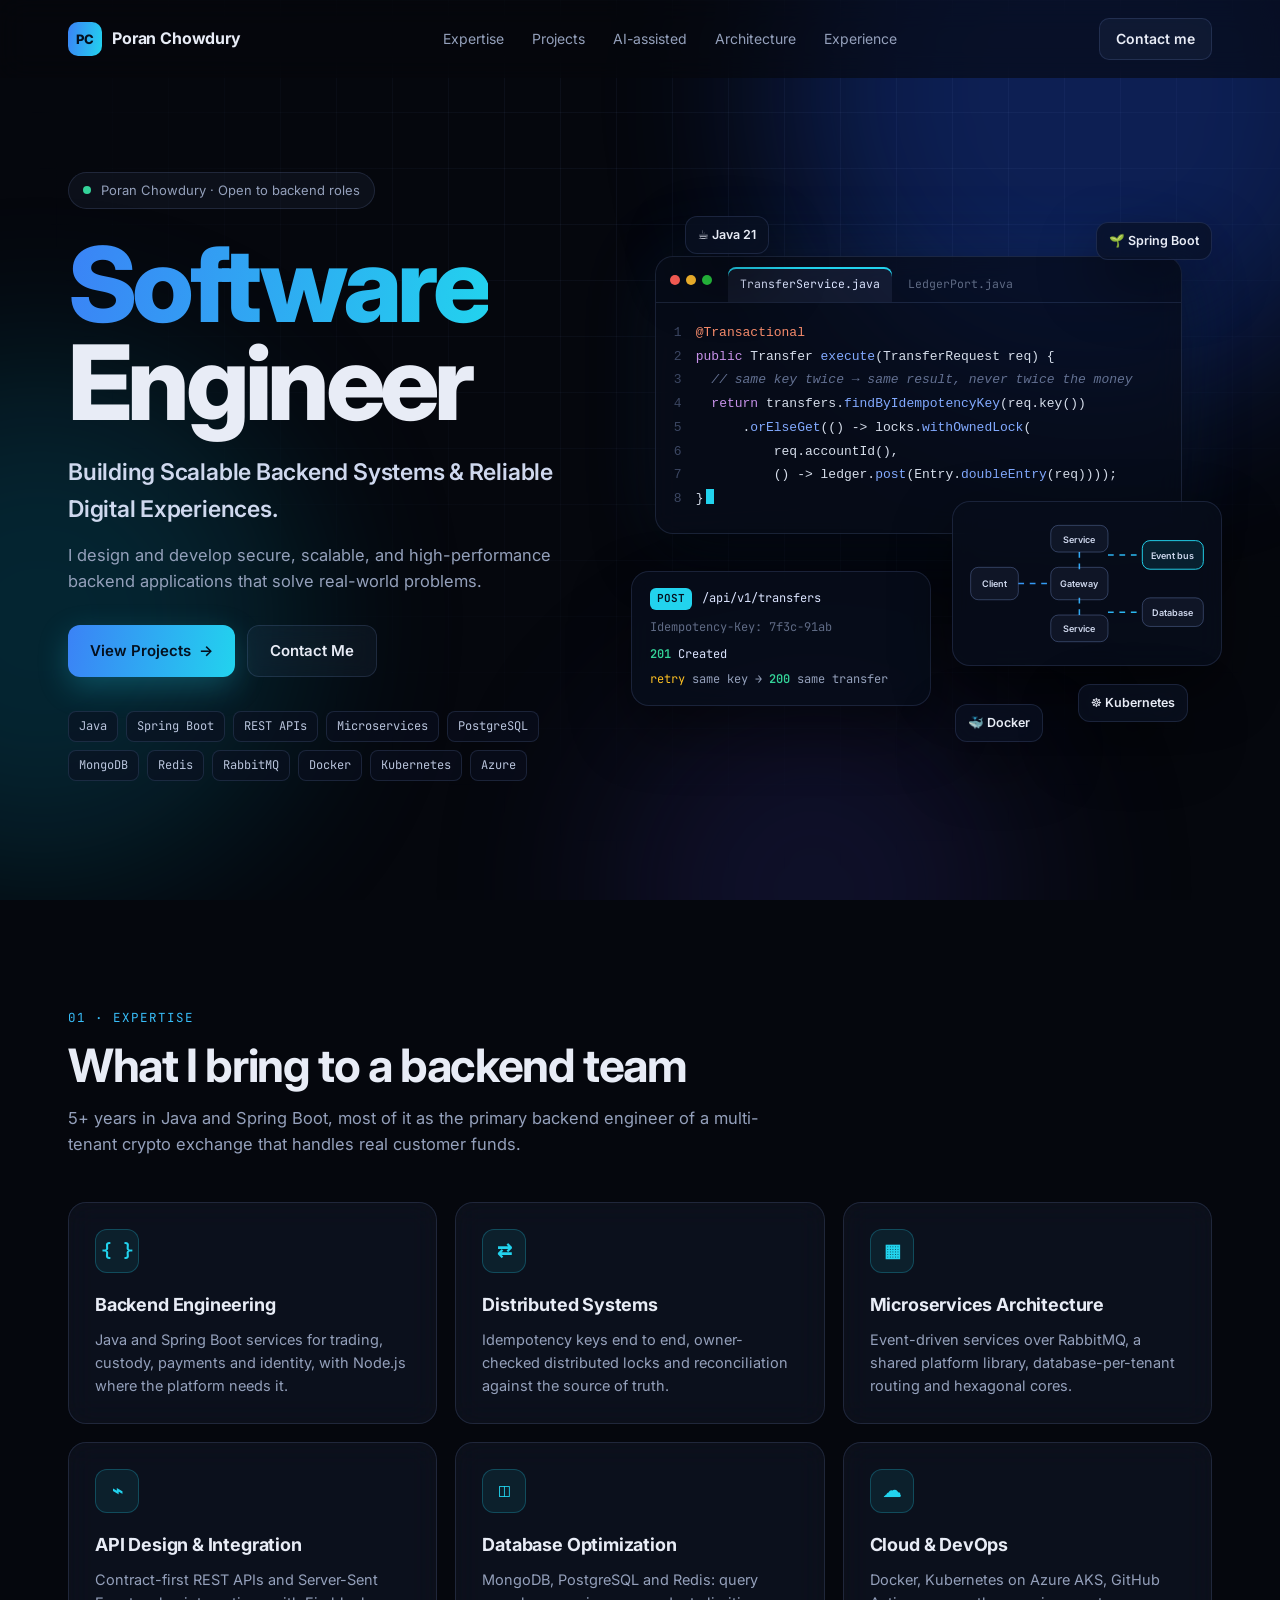
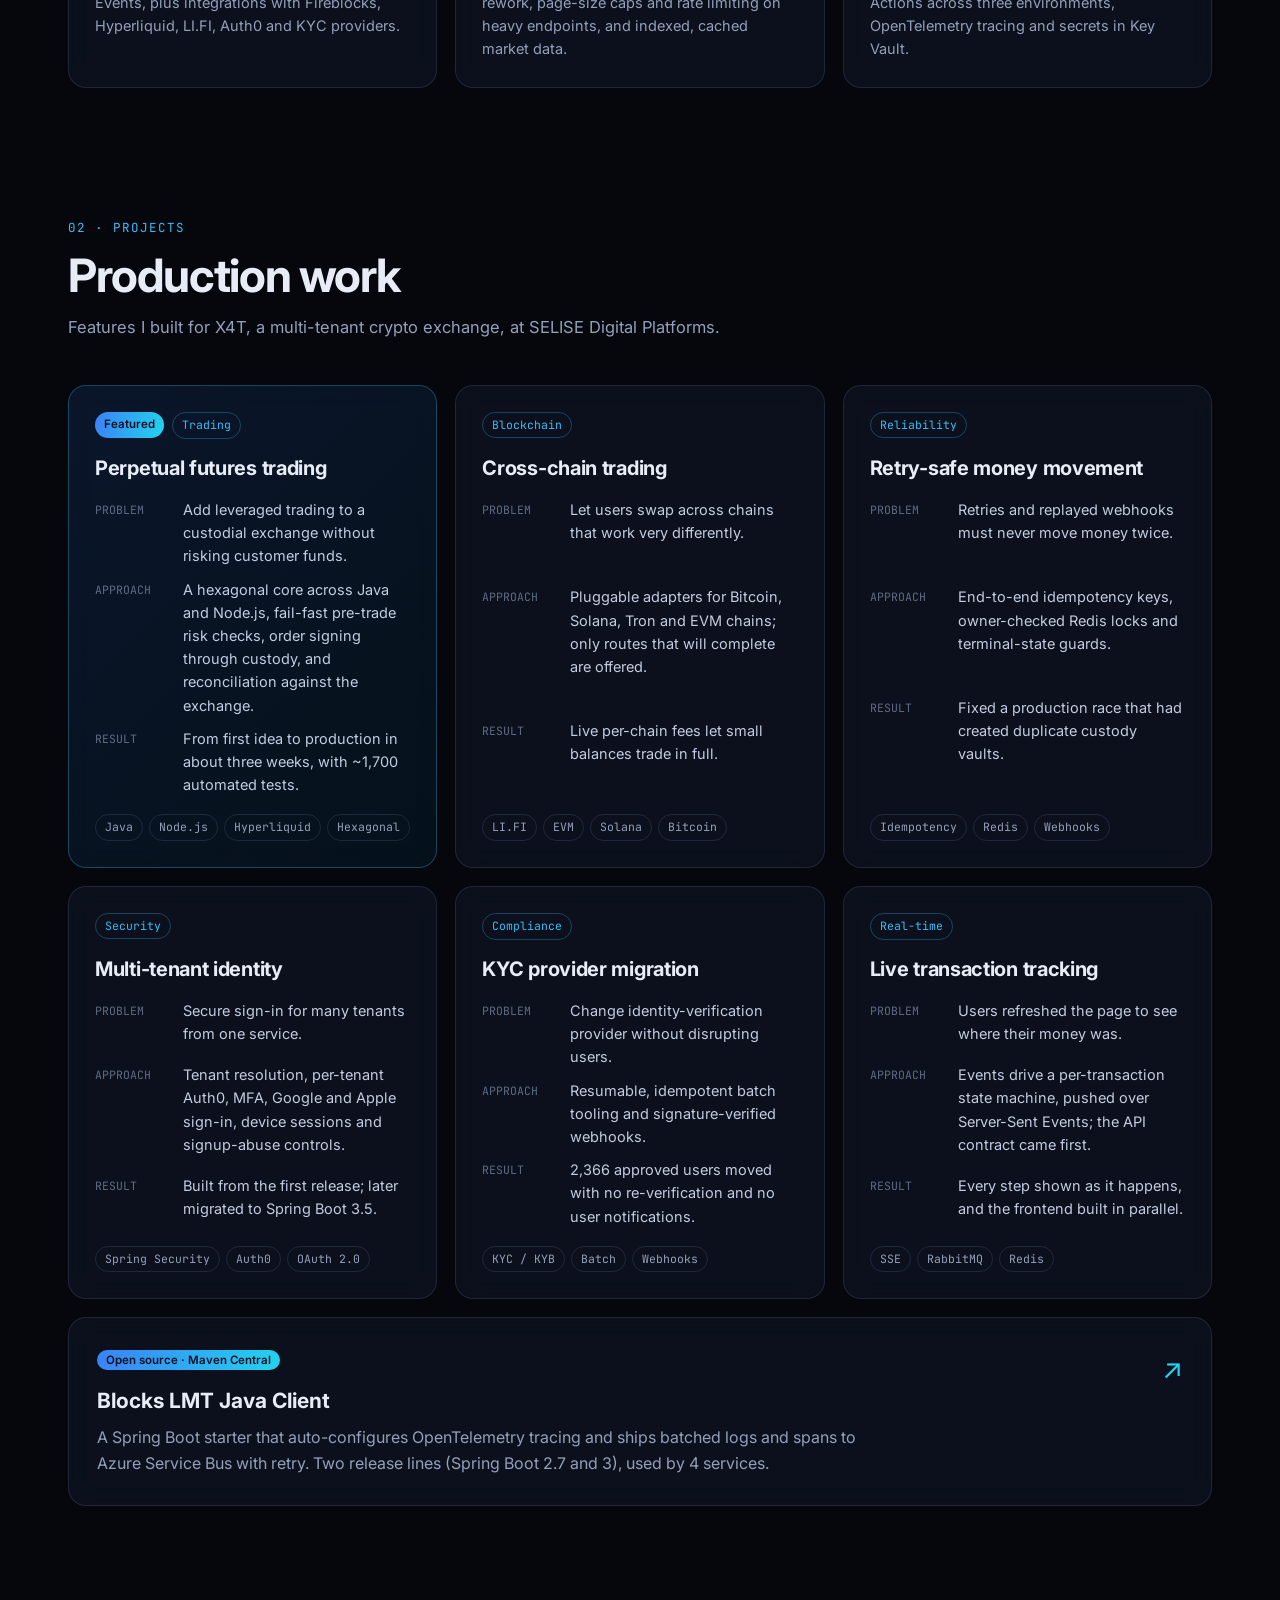
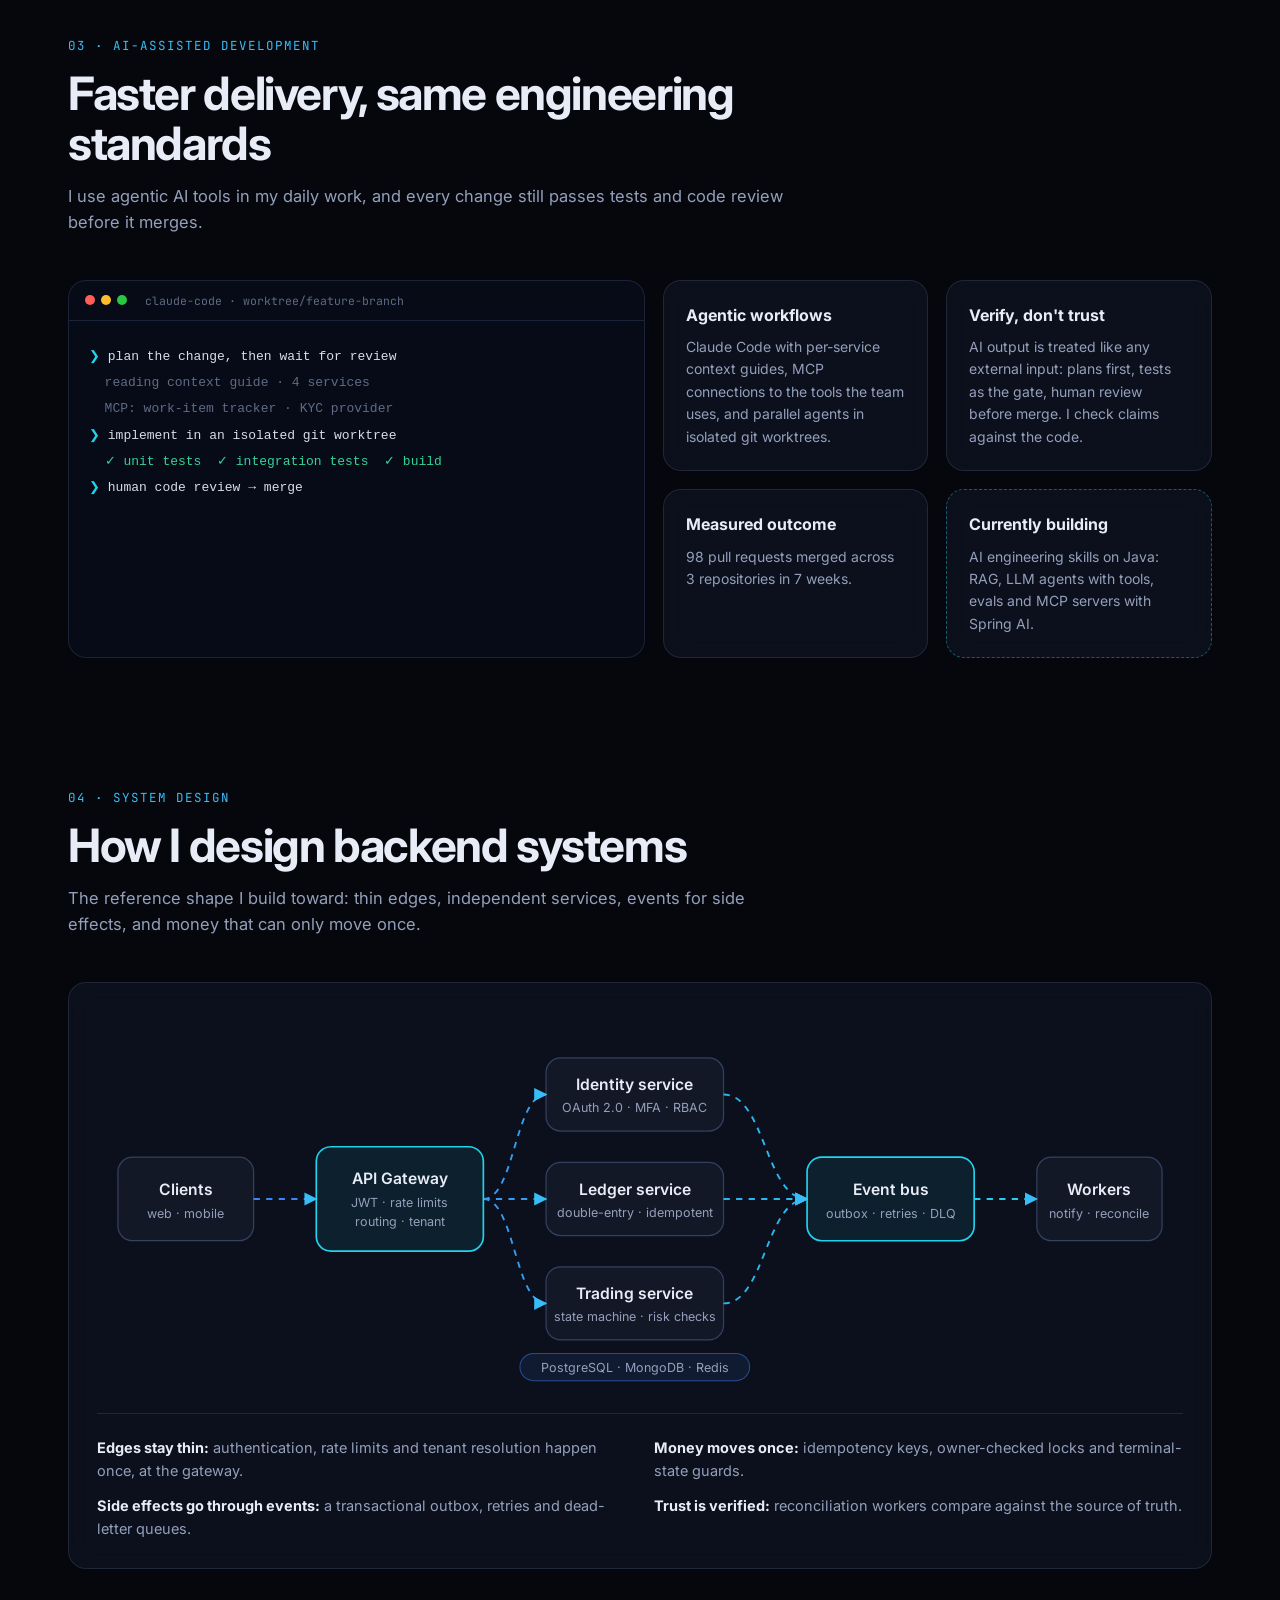
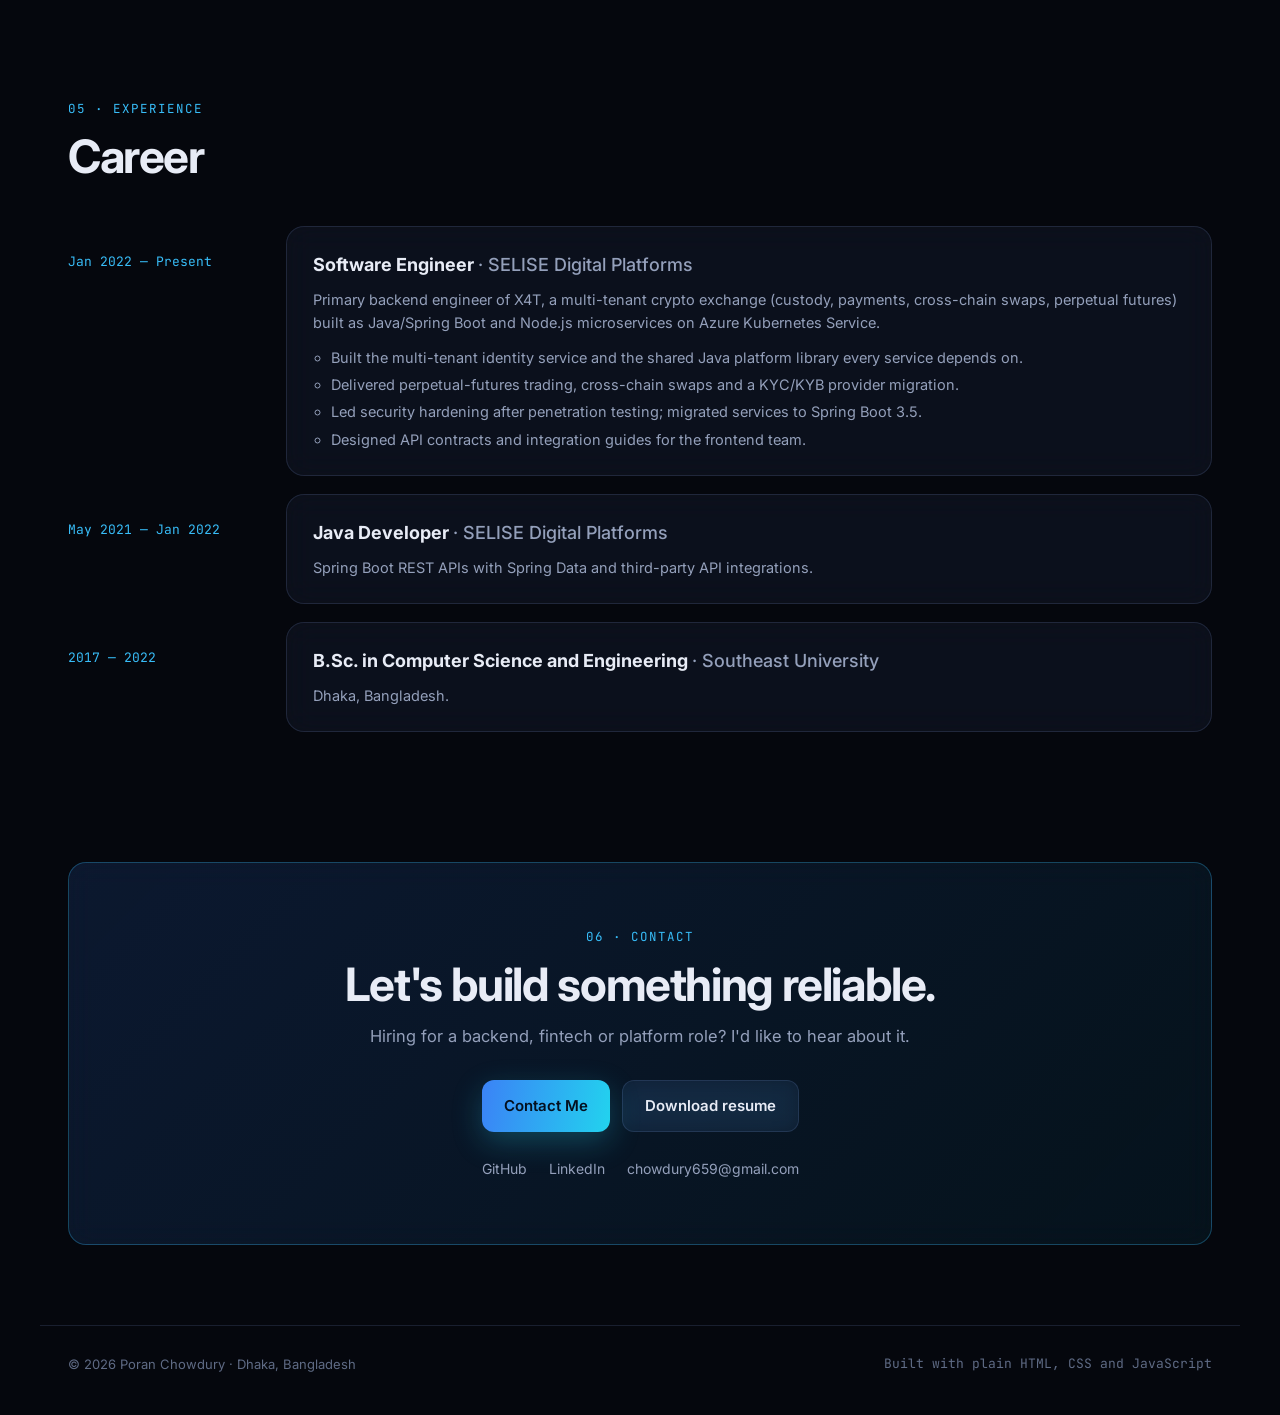
==== index.html @ 8db478db "Portfolio site" ====
<!DOCTYPE html>
<html lang="en">
<head>
  <meta charset="UTF-8" />
  <meta name="viewport" content="width=device-width, initial-scale=1.0" />
  <title>Poran Chowdury · Software Engineer</title>
  <meta name="description" content="Poran Chowdury, Software Engineer. Building scalable backend systems and reliable digital experiences with Java, Spring Boot and microservices." />
  <meta name="author" content="Poran Chowdury" />
  <meta name="theme-color" content="#05070d" />
  <meta property="og:title" content="Poran Chowdury · Software Engineer" />
  <meta property="og:description" content="Building scalable backend systems and reliable digital experiences." />
  <meta property="og:type" content="website" />
  <meta property="og:image" content="assets/banner-1920x1080.png" />
  <link rel="icon" href="assets/favicon.svg" type="image/svg+xml" />
  <link rel="preconnect" href="https://fonts.googleapis.com" />
  <link rel="preconnect" href="https://fonts.gstatic.com" crossorigin />
  <link href="https://fonts.googleapis.com/css2?family=Inter:wght@400;500;600;700;800&family=JetBrains+Mono:wght@400;500;600&display=swap" rel="stylesheet" />
  <link rel="stylesheet" href="styles.css" />
</head>
<body>
  <div class="aurora" aria-hidden="true"><span></span><span></span><span></span></div>
  <div class="grid-bg" aria-hidden="true"></div>

  <header class="nav" id="top">
    <a class="brand" href="#top" aria-label="Poran Chowdury, home">
      <span class="brand-mark">PC</span>
      <span class="brand-text">Poran Chowdury</span>
    </a>
    <nav class="nav-links" aria-label="Main">
      <a href="#expertise">Expertise</a>
      <a href="#projects">Projects</a>
      <a href="#ai">AI-assisted</a>
      <a href="#architecture">Architecture</a>
      <a href="#experience">Experience</a>
    </nav>
    <a class="nav-cta" href="#contact">Contact me</a>
  </header>

  <main>
    <!-- ============ HERO ============ -->
    <section class="hero">
      <div class="hero-copy">
        <p class="status reveal"><span class="pulse"></span>Poran Chowdury · Open to backend roles</p>
        <h1 class="reveal"><span class="grad">Software</span><br />Engineer</h1>
        <p class="subtitle reveal">Building Scalable Backend Systems &amp; Reliable Digital Experiences.</p>
        <p class="intro reveal">I design and develop secure, scalable, and high-performance backend applications that solve real-world problems.</p>
        <div class="cta reveal">
          <a class="btn btn-primary" href="#projects">View Projects <span aria-hidden="true">→</span></a>
          <a class="btn btn-glass" href="#contact">Contact Me</a>
        </div>
        <ul class="stack reveal" aria-label="Core technologies">
          <li>Java</li><li>Spring Boot</li><li>REST APIs</li><li>Microservices</li><li>PostgreSQL</li>
          <li>MongoDB</li><li>Redis</li><li>RabbitMQ</li><li>Docker</li><li>Kubernetes</li><li>Azure</li>
        </ul>
      </div>

      <div class="hero-visual reveal" aria-hidden="true">
        <!-- Code editor -->
        <div class="editor glass">
          <div class="editor-bar">
            <span class="dots"><i></i><i></i><i></i></span>
            <span class="tab active">TransferService.java</span>
            <span class="tab">LedgerPort.java</span>
          </div>
          <pre class="code"><code><span class="ln">1</span><span class="an">@Transactional</span>
<span class="ln">2</span><span class="kw">public</span> Transfer <span class="fn">execute</span>(TransferRequest req) {
<span class="ln">3</span>  <span class="cm">// same key twice → same result, never twice the money</span>
<span class="ln">4</span>  <span class="kw">return</span> transfers.<span class="fn">findByIdempotencyKey</span>(req.key())
<span class="ln">5</span>      .<span class="fn">orElseGet</span>(() -&gt; locks.<span class="fn">withOwnedLock</span>(
<span class="ln">6</span>          req.accountId(),
<span class="ln">7</span>          () -&gt; ledger.<span class="fn">post</span>(Entry.<span class="fn">doubleEntry</span>(req))));
<span class="ln">8</span>}<span class="caret"></span></code></pre>
        </div>

        <!-- API request visual -->
        <div class="api glass">
          <div class="api-row"><span class="verb">POST</span><span class="path">/api/v1/transfers</span></div>
          <div class="api-head">Idempotency-Key: 7f3c-91ab</div>
          <div class="api-res"><span class="ok">201</span> Created</div>
          <div class="api-retry"><span class="retry">retry</span> same key → <span class="ok">200</span> same transfer</div>
        </div>

        <!-- Mini architecture -->
        <div class="mini-arch glass">
          <svg viewBox="0 0 260 150" role="img" aria-label="Request flow from gateway through services to an event bus">
            <defs>
              <linearGradient id="mg" gradientUnits="userSpaceOnUse" x1="0" y1="0" x2="260" y2="0"><stop offset="0" stop-color="#3b82f6"/><stop offset="1" stop-color="#22d3ee"/></linearGradient>
            </defs>
            <g class="flow" fill="none" stroke="url(#mg)" stroke-width="1.6">
              <path d="M58 75 H92"/><path d="M152 45 H188"/><path d="M152 105 H188"/>
              <path d="M122 60 V40 M122 90 V110"/>
            </g>
            <g class="node"><rect x="8" y="58" width="50" height="34" rx="8"/><text x="33" y="79">Client</text></g>
            <g class="node"><rect x="92" y="58" width="60" height="34" rx="8"/><text x="122" y="79">Gateway</text></g>
            <g class="node"><rect x="92" y="14" width="60" height="28" rx="8"/><text x="122" y="32">Service</text></g>
            <g class="node"><rect x="92" y="108" width="60" height="28" rx="8"/><text x="122" y="126">Service</text></g>
            <g class="node accent"><rect x="188" y="30" width="64" height="30" rx="8"/><text x="220" y="49">Event bus</text></g>
            <g class="node"><rect x="188" y="90" width="64" height="30" rx="8"/><text x="220" y="109">Database</text></g>
          </svg>
        </div>

        <!-- Floating badges -->
        <span class="float f1 glass">☕ Java 21</span>
        <span class="float f2 glass">🌱 Spring Boot</span>
        <span class="float f3 glass">🐳 Docker</span>
        <span class="float f4 glass">☸ Kubernetes</span>
      </div>
    </section>

    <!-- ============ EXPERTISE ============ -->
    <section id="expertise" class="section">
      <header class="section-head reveal">
        <p class="kicker">01 · Expertise</p>
        <h2>What I bring to a backend team</h2>
        <p class="sub">5+ years in Java and Spring Boot, most of it as the primary backend engineer of a multi-tenant crypto exchange that handles real customer funds.</p>
      </header>
      <div class="expertise">
        <article class="exp glass reveal">
          <div class="exp-icon">{ }</div>
          <h3>Backend Engineering</h3>
          <p>Java and Spring Boot services for trading, custody, payments and identity, with Node.js where the platform needs it.</p>
        </article>
        <article class="exp glass reveal">
          <div class="exp-icon">⇄</div>
          <h3>Distributed Systems</h3>
          <p>Idempotency keys end to end, owner-checked distributed locks and reconciliation against the source of truth.</p>
        </article>
        <article class="exp glass reveal">
          <div class="exp-icon">▦</div>
          <h3>Microservices Architecture</h3>
          <p>Event-driven services over RabbitMQ, a shared platform library, database-per-tenant routing and hexagonal cores.</p>
        </article>
        <article class="exp glass reveal">
          <div class="exp-icon">⌁</div>
          <h3>API Design &amp; Integration</h3>
          <p>Contract-first REST APIs and Server-Sent Events, plus integrations with Fireblocks, Hyperliquid, LI.FI, Auth0 and KYC providers.</p>
        </article>
        <article class="exp glass reveal">
          <div class="exp-icon">◫</div>
          <h3>Database Optimization</h3>
          <p>MongoDB, PostgreSQL and Redis: query rework, page-size caps and rate limiting on heavy endpoints, and indexed, cached market data.</p>
        </article>
        <article class="exp glass reveal">
          <div class="exp-icon">☁</div>
          <h3>Cloud &amp; DevOps</h3>
          <p>Docker, Kubernetes on Azure AKS, GitHub Actions across three environments, OpenTelemetry tracing and secrets in Key Vault.</p>
        </article>
      </div>
    </section>

    <!-- ============ PROJECTS ============ -->
    <section id="projects" class="section">
      <header class="section-head reveal">
        <p class="kicker">02 · Projects</p>
        <h2>Production work</h2>
        <p class="sub">Features I built for X4T, a multi-tenant crypto exchange, at SELISE Digital Platforms.</p>
      </header>

      <div class="projects">
        <article class="project glass reveal featured">
          <div class="project-top"><span class="badge">Featured</span><span class="area">Trading</span></div>
          <h3>Perpetual futures trading</h3>
          <dl>
            <div><dt>Problem</dt><dd>Add leveraged trading to a custodial exchange without risking customer funds.</dd></div>
            <div><dt>Approach</dt><dd>A hexagonal core across Java and Node.js, fail-fast pre-trade risk checks, order signing through custody, and reconciliation against the exchange.</dd></div>
            <div><dt>Result</dt><dd>From first idea to production in about three weeks, with ~1,700 automated tests.</dd></div>
          </dl>
          <ul class="tags"><li>Java</li><li>Node.js</li><li>Hyperliquid</li><li>Hexagonal</li></ul>
        </article>

        <article class="project glass reveal">
          <div class="project-top"><span class="area">Blockchain</span></div>
          <h3>Cross-chain trading</h3>
          <dl>
            <div><dt>Problem</dt><dd>Let users swap across chains that work very differently.</dd></div>
            <div><dt>Approach</dt><dd>Pluggable adapters for Bitcoin, Solana, Tron and EVM chains; only routes that will complete are offered.</dd></div>
            <div><dt>Result</dt><dd>Live per-chain fees let small balances trade in full.</dd></div>
          </dl>
          <ul class="tags"><li>LI.FI</li><li>EVM</li><li>Solana</li><li>Bitcoin</li></ul>
        </article>

        <article class="project glass reveal">
          <div class="project-top"><span class="area">Reliability</span></div>
          <h3>Retry-safe money movement</h3>
          <dl>
            <div><dt>Problem</dt><dd>Retries and replayed webhooks must never move money twice.</dd></div>
            <div><dt>Approach</dt><dd>End-to-end idempotency keys, owner-checked Redis locks and terminal-state guards.</dd></div>
            <div><dt>Result</dt><dd>Fixed a production race that had created duplicate custody vaults.</dd></div>
          </dl>
          <ul class="tags"><li>Idempotency</li><li>Redis</li><li>Webhooks</li></ul>
        </article>

        <article class="project glass reveal">
          <div class="project-top"><span class="area">Security</span></div>
          <h3>Multi-tenant identity</h3>
          <dl>
            <div><dt>Problem</dt><dd>Secure sign-in for many tenants from one service.</dd></div>
            <div><dt>Approach</dt><dd>Tenant resolution, per-tenant Auth0, MFA, Google and Apple sign-in, device sessions and signup-abuse controls.</dd></div>
            <div><dt>Result</dt><dd>Built from the first release; later migrated to Spring Boot 3.5.</dd></div>
          </dl>
          <ul class="tags"><li>Spring Security</li><li>Auth0</li><li>OAuth 2.0</li></ul>
        </article>

        <article class="project glass reveal">
          <div class="project-top"><span class="area">Compliance</span></div>
          <h3>KYC provider migration</h3>
          <dl>
            <div><dt>Problem</dt><dd>Change identity-verification provider without disrupting users.</dd></div>
            <div><dt>Approach</dt><dd>Resumable, idempotent batch tooling and signature-verified webhooks.</dd></div>
            <div><dt>Result</dt><dd>2,366 approved users moved with no re-verification and no user notifications.</dd></div>
          </dl>
          <ul class="tags"><li>KYC / KYB</li><li>Batch</li><li>Webhooks</li></ul>
        </article>

        <article class="project glass reveal">
          <div class="project-top"><span class="area">Real-time</span></div>
          <h3>Live transaction tracking</h3>
          <dl>
            <div><dt>Problem</dt><dd>Users refreshed the page to see where their money was.</dd></div>
            <div><dt>Approach</dt><dd>Events drive a per-transaction state machine, pushed over Server-Sent Events; the API contract came first.</dd></div>
            <div><dt>Result</dt><dd>Every step shown as it happens, and the frontend built in parallel.</dd></div>
          </dl>
          <ul class="tags"><li>SSE</li><li>RabbitMQ</li><li>Redis</li></ul>
        </article>
      </div>

      <a class="oss glass reveal" href="https://central.sonatype.com/artifact/com.seliseblocks.core/blocks-lmt-java-client" target="_blank" rel="noopener">
        <div class="oss-left">
          <span class="badge">Open source · Maven Central</span>
          <h3>Blocks LMT Java Client</h3>
          <p>A Spring Boot starter that auto-configures OpenTelemetry tracing and ships batched logs and spans to Azure Service Bus with retry. Two release lines (Spring Boot 2.7 and 3), used by 4 services.</p>
        </div>
        <span class="oss-arrow" aria-hidden="true">↗</span>
      </a>
    </section>

    <!-- ============ AI-ASSISTED ============ -->
    <section id="ai" class="section">
      <header class="section-head reveal">
        <p class="kicker">03 · AI-assisted development</p>
        <h2>Faster delivery, same engineering standards</h2>
        <p class="sub">I use agentic AI tools in my daily work, and every change still passes tests and code review before it merges.</p>
      </header>
      <div class="ai-grid">
        <div class="ai-main glass reveal">
          <div class="term">
            <div class="term-bar"><span class="dots"><i></i><i></i><i></i></span><span>claude-code · worktree/feature-branch</span></div>
<pre><code><span class="prompt">❯</span> plan the change, then wait for review
<span class="dim">  reading context guide · 4 services</span>
<span class="dim">  MCP: work-item tracker · KYC provider</span>
<span class="prompt">❯</span> implement in an isolated git worktree
<span class="ok">  ✓ unit tests  ✓ integration tests  ✓ build</span>
<span class="prompt">❯</span> human code review → merge</code></pre>
          </div>
        </div>
        <div class="ai-points">
          <article class="ai-point glass reveal"><h3>Agentic workflows</h3><p>Claude Code with per-service context guides, MCP connections to the tools the team uses, and parallel agents in isolated git worktrees.</p></article>
          <article class="ai-point glass reveal"><h3>Verify, don't trust</h3><p>AI output is treated like any external input: plans first, tests as the gate, human review before merge. I check claims against the code.</p></article>
          <article class="ai-point glass reveal"><h3>Measured outcome</h3><p>98 pull requests merged across 3 repositories in 7 weeks.</p></article>
          <article class="ai-point glass reveal learning"><h3>Currently building</h3><p>AI engineering skills on Java: RAG, LLM agents with tools, evals and MCP servers with Spring AI.</p></article>
        </div>
      </div>
    </section>

    <!-- ============ ARCHITECTURE ============ -->
    <section id="architecture" class="section">
      <header class="section-head reveal">
        <p class="kicker">04 · System design</p>
        <h2>How I design backend systems</h2>
        <p class="sub">The reference shape I build toward: thin edges, independent services, events for side effects, and money that can only move once.</p>
      </header>
      <div class="arch glass reveal">
        <svg viewBox="0 0 1040 360" role="img" aria-label="Reference backend architecture: clients, API gateway, services, event bus, workers and data stores">
          <defs>
            <linearGradient id="ag" gradientUnits="userSpaceOnUse" x1="150" y1="0" x2="900" y2="0"><stop offset="0" stop-color="#3b82f6"/><stop offset="1" stop-color="#22d3ee"/></linearGradient>
            <marker id="arw" viewBox="0 0 10 10" refX="9" refY="5" markerWidth="7" markerHeight="7" orient="auto-start-reverse"><path d="M0 0L10 5L0 10z" fill="#38bdf8"/></marker>
          </defs>
          <g class="flow" fill="none" stroke="url(#ag)" stroke-width="1.8" marker-end="url(#arw)">
            <path d="M150 180 H210"/>
            <path d="M370 180 H430"/>
            <path d="M370 180 C400 180 400 80 430 80"/>
            <path d="M370 180 C400 180 400 280 430 280"/>
            <path d="M600 80 C640 80 640 180 680 180"/>
            <path d="M600 180 H680"/>
            <path d="M600 280 C640 280 640 180 680 180"/>
            <path d="M840 180 H900"/>
          </g>
          <g class="lane"><rect x="20" y="140" width="130" height="80" rx="14"/><text class="t" x="85" y="176">Clients</text><text class="s" x="85" y="198">web · mobile</text></g>
          <g class="lane hi"><rect x="210" y="130" width="160" height="100" rx="14"/><text class="t" x="290" y="166">API Gateway</text><text class="s" x="290" y="188">JWT · rate limits</text><text class="s" x="290" y="206">routing · tenant</text></g>
          <g class="lane"><rect x="430" y="45" width="170" height="70" rx="14"/><text class="t" x="515" y="76">Identity service</text><text class="s" x="515" y="97">OAuth 2.0 · MFA · RBAC</text></g>
          <g class="lane"><rect x="430" y="145" width="170" height="70" rx="14"/><text class="t" x="515" y="176">Ledger service</text><text class="s" x="515" y="197">double-entry · idempotent</text></g>
          <g class="lane"><rect x="430" y="245" width="170" height="70" rx="14"/><text class="t" x="515" y="276">Trading service</text><text class="s" x="515" y="297">state machine · risk checks</text></g>
          <g class="lane hi"><rect x="680" y="140" width="160" height="80" rx="14"/><text class="t" x="760" y="176">Event bus</text><text class="s" x="760" y="198">outbox · retries · DLQ</text></g>
          <g class="lane"><rect x="900" y="140" width="120" height="80" rx="14"/><text class="t" x="960" y="176">Workers</text><text class="s" x="960" y="198">notify · reconcile</text></g>
          <g class="store"><rect x="405" y="328" width="220" height="26" rx="13"/><text class="s" x="515" y="346">PostgreSQL · MongoDB · Redis</text></g>
        </svg>
        <ul class="arch-notes">
          <li><strong>Edges stay thin:</strong> authentication, rate limits and tenant resolution happen once, at the gateway.</li>
          <li><strong>Money moves once:</strong> idempotency keys, owner-checked locks and terminal-state guards.</li>
          <li><strong>Side effects go through events:</strong> a transactional outbox, retries and dead-letter queues.</li>
          <li><strong>Trust is verified:</strong> reconciliation workers compare against the source of truth.</li>
        </ul>
      </div>
    </section>

    <!-- ============ EXPERIENCE ============ -->
    <section id="experience" class="section">
      <header class="section-head reveal">
        <p class="kicker">05 · Experience</p>
        <h2>Career</h2>
      </header>
      <ol class="timeline">
        <li class="reveal">
          <span class="when">Jan 2022 — Present</span>
          <div class="what glass">
            <h3>Software Engineer <span>· SELISE Digital Platforms</span></h3>
            <p>Primary backend engineer of X4T, a multi-tenant crypto exchange (custody, payments, cross-chain swaps, perpetual futures) built as Java/Spring Boot and Node.js microservices on Azure Kubernetes Service.</p>
            <ul>
              <li>Built the multi-tenant identity service and the shared Java platform library every service depends on.</li>
              <li>Delivered perpetual-futures trading, cross-chain swaps and a KYC/KYB provider migration.</li>
              <li>Led security hardening after penetration testing; migrated services to Spring Boot 3.5.</li>
              <li>Designed API contracts and integration guides for the frontend team.</li>
            </ul>
          </div>
        </li>
        <li class="reveal">
          <span class="when">May 2021 — Jan 2022</span>
          <div class="what glass">
            <h3>Java Developer <span>· SELISE Digital Platforms</span></h3>
            <p>Spring Boot REST APIs with Spring Data and third-party API integrations.</p>
          </div>
        </li>
        <li class="reveal">
          <span class="when">2017 — 2022</span>
          <div class="what glass">
            <h3>B.Sc. in Computer Science and Engineering <span>· Southeast University</span></h3>
            <p>Dhaka, Bangladesh.</p>
          </div>
        </li>
      </ol>
    </section>

    <!-- ============ CONTACT ============ -->
    <section id="contact" class="section contact reveal">
      <div class="contact-card glass">
        <p class="kicker">06 · Contact</p>
        <h2>Let's build something reliable.</h2>
        <p class="sub">Hiring for a backend, fintech or platform role? I'd like to hear about it.</p>
        <div class="cta center">
          <a class="btn btn-primary" href="mailto:chowdury659@gmail.com">Contact Me</a>
          <a class="btn btn-glass" href="assets/Poran_Chowdury_Resume.pdf" target="_blank" rel="noopener">Download resume</a>
        </div>
        <ul class="socials">
          <li><a href="https://github.com/poran-chowdury" target="_blank" rel="noopener">GitHub</a></li>
          <li><a href="https://www.linkedin.com/in/poran-chowdury/" target="_blank" rel="noopener">LinkedIn</a></li>
          <li><a href="mailto:chowdury659@gmail.com">chowdury659@gmail.com</a></li>
        </ul>
      </div>
    </section>
  </main>

  <footer class="footer">
    <span>© <span id="year">2026</span> Poran Chowdury · Dhaka, Bangladesh</span>
    <span class="mono">Built with plain HTML, CSS and JavaScript</span>
  </footer>

  <script src="script.js"></script>
</body>
</html>
---- styles.css ----
:root {
  --bg: #05070d;
  --bg-2: #0a1020;
  --glass: rgba(148, 178, 255, 0.055);
  --glass-strong: rgba(148, 178, 255, 0.09);
  --border: rgba(148, 178, 255, 0.14);
  --text: #e8ecf6;
  --muted: #94a0bb;
  --dim: #5f6b85;
  --blue: #3b82f6;
  --cyan: #22d3ee;
  --sky: #38bdf8;
  --green: #34d399;
  --grad: linear-gradient(100deg, #3b82f6 0%, #22d3ee 100%);
  --shadow: 0 24px 60px rgba(0, 0, 0, 0.45);
  --radius: 18px;
}

* { box-sizing: border-box; margin: 0; padding: 0; }
html { scroll-behavior: smooth; }
body {
  font-family: "Inter", system-ui, -apple-system, "Segoe UI", Arial, sans-serif;
  background: radial-gradient(1200px 700px at 80% -10%, #0c1a3a 0%, transparent 60%), var(--bg);
  color: var(--text);
  line-height: 1.6;
  -webkit-font-smoothing: antialiased;
  overflow-x: hidden;
}
a { color: inherit; text-decoration: none; }
.mono { font-family: "JetBrains Mono", monospace; }

/* ---------- Background ---------- */
.aurora { position: fixed; inset: 0; z-index: -2; overflow: hidden; pointer-events: none; }
.aurora span { position: absolute; border-radius: 50%; filter: blur(90px); opacity: 0.35; animation: drift 22s ease-in-out infinite alternate; }
.aurora span:nth-child(1) { width: 620px; height: 620px; background: #1d4ed8; top: -220px; right: -120px; }
.aurora span:nth-child(2) { width: 520px; height: 520px; background: #0891b2; top: 40%; left: -220px; animation-delay: -8s; opacity: 0.22; }
.aurora span:nth-child(3) { width: 420px; height: 420px; background: #312e81; bottom: -200px; right: 20%; animation-delay: -14s; opacity: 0.25; }
@keyframes drift { to { transform: translate3d(60px, 40px, 0) scale(1.08); } }
.grid-bg {
  position: fixed; inset: 0; z-index: -1; pointer-events: none;
  background-image: linear-gradient(rgba(148,178,255,0.05) 1px, transparent 1px), linear-gradient(90deg, rgba(148,178,255,0.05) 1px, transparent 1px);
  background-size: 56px 56px;
  mask-image: radial-gradient(ellipse at 60% 0%, #000 25%, transparent 70%);
}

/* ---------- Glass ---------- */
.glass {
  background: var(--glass);
  border: 1px solid var(--border);
  backdrop-filter: blur(14px) saturate(140%);
  -webkit-backdrop-filter: blur(14px) saturate(140%);
  border-radius: var(--radius);
}

/* ---------- Nav ---------- */
.nav {
  position: sticky; top: 0; z-index: 20;
  display: flex; align-items: center; justify-content: space-between; gap: 20px;
  max-width: 1200px; margin: 0 auto; padding: 18px 28px;
}
.nav::before {
  content: ""; position: absolute; top: 0; bottom: 0; left: 50%; width: 100vw; transform: translateX(-50%); z-index: -1;
  background: rgba(5, 7, 13, 0.6); backdrop-filter: blur(14px); -webkit-backdrop-filter: blur(14px);
  border-bottom: 1px solid transparent; transition: border-color 0.2s;
}
.nav.scrolled::before { border-bottom-color: var(--border); }
.brand { display: flex; align-items: center; gap: 10px; font-weight: 700; letter-spacing: -0.01em; }
.brand-mark { display: grid; place-items: center; width: 34px; height: 34px; border-radius: 10px; background: var(--grad); color: #04101f; font-size: 13px; font-weight: 800; }
.nav-links { display: flex; gap: 28px; font-size: 14px; color: var(--muted); }
.nav-links a { transition: color 0.15s; }
.nav-links a:hover { color: var(--text); }
.nav-cta { font-size: 14px; font-weight: 600; padding: 9px 16px; border-radius: 10px; border: 1px solid var(--border); background: var(--glass); transition: border-color 0.15s; }
.nav-cta:hover { border-color: var(--sky); }

main { max-width: 1200px; margin: 0 auto; padding: 0 28px; }

/* ---------- Hero ---------- */
.hero { display: grid; grid-template-columns: minmax(0, 1fr) minmax(0, 1.05fr); gap: 56px; align-items: center; min-height: min(calc(100vh - 80px), 860px); padding: 48px 0 72px; }
.status { display: inline-flex; align-items: center; gap: 10px; font-size: 13px; color: var(--muted); padding: 7px 14px; border-radius: 999px; border: 1px solid var(--border); background: var(--glass); }
.pulse { width: 8px; height: 8px; border-radius: 50%; background: var(--green); box-shadow: 0 0 0 0 rgba(52, 211, 153, 0.6); animation: pulse 2.2s infinite; }
@keyframes pulse { 70% { box-shadow: 0 0 0 10px rgba(52, 211, 153, 0); } 100% { box-shadow: 0 0 0 0 rgba(52, 211, 153, 0); } }
.hero h1 { font-size: clamp(52px, 8.2vw, 104px); line-height: 0.95; letter-spacing: -0.045em; font-weight: 800; margin: 26px 0 22px; }
.grad { background: var(--grad); -webkit-background-clip: text; background-clip: text; color: transparent; }
.subtitle { font-size: clamp(18px, 2.1vw, 23px); font-weight: 600; color: #cfd8ee; letter-spacing: -0.01em; max-width: 560px; }
.intro { margin-top: 14px; font-size: 16.5px; color: var(--muted); max-width: 520px; }
.cta { display: flex; flex-wrap: wrap; gap: 12px; margin-top: 30px; }
.cta.center { justify-content: center; }
.btn { display: inline-flex; align-items: center; gap: 8px; padding: 13px 22px; border-radius: 12px; font-weight: 600; font-size: 15px; transition: transform 0.15s, box-shadow 0.15s, border-color 0.15s; }
.btn:hover { transform: translateY(-2px); }
.btn-primary { background: var(--grad); color: #04101f; box-shadow: 0 10px 30px rgba(34, 211, 238, 0.25); }
.btn-primary:hover { box-shadow: 0 14px 38px rgba(34, 211, 238, 0.35); }
.btn-glass { background: var(--glass); border: 1px solid var(--border); backdrop-filter: blur(10px); }
.btn-glass:hover { border-color: var(--sky); }
.stack { list-style: none; display: flex; flex-wrap: wrap; gap: 8px; margin-top: 34px; max-width: 560px; }
.stack li { font-family: "JetBrains Mono", monospace; font-size: 12px; color: #b9c4dc; padding: 5px 10px; border-radius: 8px; border: 1px solid var(--border); background: rgba(10, 16, 32, 0.6); }

/* Hero visual */
.hero-visual { position: relative; min-height: 520px; }
.editor { position: absolute; top: 40px; left: 0; right: 30px; box-shadow: var(--shadow), 0 0 80px rgba(59, 130, 246, 0.12); background: rgba(8, 13, 26, 0.78); overflow: hidden; }
.editor-bar { display: flex; align-items: center; gap: 4px; padding: 10px 14px 0; border-bottom: 1px solid var(--border); }
.dots { display: inline-flex; gap: 6px; margin-right: 12px; padding-bottom: 10px; }
.dots i { width: 10px; height: 10px; border-radius: 50%; background: #ff5f57; }
.dots i:nth-child(2) { background: #febc2e; } .dots i:nth-child(3) { background: #28c840; }
.tab { font-family: "JetBrains Mono", monospace; font-size: 11.5px; color: var(--dim); padding: 8px 12px; border-radius: 8px 8px 0 0; }
.tab.active { color: #dbe4ff; background: rgba(148, 178, 255, 0.08); box-shadow: inset 0 2px 0 var(--cyan); }
.code { padding: 18px 18px 22px; font: 13px/1.75 "JetBrains Mono", monospace; color: #d6deeb; overflow-x: auto; }
.code .ln { display: inline-block; width: 22px; color: #3c4763; user-select: none; }
.code .kw { color: #c792ea; } .code .fn { color: #82aaff; } .code .cm { color: #637192; font-style: italic; } .code .an { color: #f78c6c; }
.caret { display: inline-block; width: 8px; height: 15px; margin-left: 2px; background: var(--cyan); vertical-align: -2px; animation: blink 1.1s steps(1) infinite; }
@keyframes blink { 50% { opacity: 0; } }

.api { position: absolute; left: -24px; bottom: 30px; width: 300px; padding: 16px 18px; font-family: "JetBrains Mono", monospace; font-size: 12px; background: rgba(8, 13, 26, 0.85); box-shadow: var(--shadow); }
.api-row { display: flex; gap: 10px; align-items: center; }
.verb { color: #04101f; background: var(--cyan); padding: 2px 7px; border-radius: 6px; font-weight: 600; font-size: 11px; }
.path { color: #dbe4ff; }
.api-head { color: var(--dim); margin: 8px 0; }
.api-res { color: #dbe4ff; }
.ok { color: var(--green); font-weight: 600; }
.api-retry { margin-top: 6px; color: var(--muted); }
.retry { color: #fbbf24; }

.mini-arch { position: absolute; right: -10px; bottom: 70px; width: 270px; padding: 10px; background: rgba(8, 13, 26, 0.85); box-shadow: var(--shadow); }
.mini-arch svg { display: block; width: 100%; height: auto; }
.mini-arch .node rect { fill: rgba(148, 178, 255, 0.06); stroke: rgba(148, 178, 255, 0.3); }
.mini-arch .node.accent rect { stroke: var(--cyan); fill: rgba(34, 211, 238, 0.1); }
.mini-arch .node text { fill: #cfd8ee; font: 600 9.5px "Inter", sans-serif; text-anchor: middle; }

.float { position: absolute; font-size: 12.5px; font-weight: 600; padding: 8px 12px; border-radius: 12px; background: rgba(10, 16, 32, 0.75); box-shadow: var(--shadow); animation: float 6s ease-in-out infinite; white-space: nowrap; }
.f1 { top: 0; left: 30px; }
.f2 { top: 6px; right: 0; animation-delay: -1.5s; }
.f3 { bottom: -6px; left: 300px; animation-delay: -3s; }
.f4 { bottom: 14px; right: 24px; animation-delay: -4.5s; }
@keyframes float { 50% { transform: translateY(-10px); } }

/* Animated flow lines */
.flow path { stroke-dasharray: 6 6; animation: dash 1.6s linear infinite; }
@keyframes dash { to { stroke-dashoffset: -24; } }

/* ---------- Sections ---------- */
.section { padding: 110px 0 20px; }
.section-head { max-width: 720px; margin-bottom: 44px; }
.kicker { font-family: "JetBrains Mono", monospace; font-size: 12.5px; letter-spacing: 0.08em; text-transform: uppercase; color: var(--sky); margin-bottom: 12px; }
h2 { font-size: clamp(30px, 4.2vw, 46px); line-height: 1.1; letter-spacing: -0.03em; }
.sub { margin-top: 14px; color: var(--muted); font-size: 16.5px; }

/* Expertise */
.expertise { display: grid; grid-template-columns: repeat(3, 1fr); gap: 18px; }
.exp { padding: 26px; transition: transform 0.2s, border-color 0.2s, background 0.2s; }
.exp:hover { transform: translateY(-4px); border-color: rgba(56, 189, 248, 0.45); background: var(--glass-strong); }
.exp-icon { display: grid; place-items: center; width: 44px; height: 44px; border-radius: 12px; margin-bottom: 18px; font: 600 18px "JetBrains Mono", monospace; color: var(--cyan); background: rgba(34, 211, 238, 0.08); border: 1px solid rgba(34, 211, 238, 0.25); }
.exp h3 { font-size: 18px; margin-bottom: 8px; letter-spacing: -0.01em; }
.exp p { color: var(--muted); font-size: 14.5px; }

/* Projects */
.projects { display: grid; grid-template-columns: repeat(3, 1fr); gap: 18px; }
.project { padding: 26px; display: flex; flex-direction: column; transition: transform 0.2s, border-color 0.2s; }
.project:hover { transform: translateY(-4px); border-color: rgba(56, 189, 248, 0.45); }
.project.featured { background: linear-gradient(135deg, rgba(59, 130, 246, 0.12), rgba(34, 211, 238, 0.05)); border-color: rgba(56, 189, 248, 0.3); }
.project-top { display: flex; gap: 8px; margin-bottom: 14px; }
.badge { font-size: 11.5px; font-weight: 600; color: #04101f; background: var(--grad); padding: 3px 9px; border-radius: 999px; }
.area { font-family: "JetBrains Mono", monospace; font-size: 11.5px; color: var(--sky); padding: 3px 9px; border-radius: 999px; border: 1px solid rgba(56, 189, 248, 0.3); }
.project h3 { font-size: 20px; letter-spacing: -0.015em; margin-bottom: 14px; }
.project dl { display: grid; gap: 10px; flex: 1; }
.project dl div { display: grid; grid-template-columns: 78px 1fr; gap: 10px; }
.project dt { font-family: "JetBrains Mono", monospace; font-size: 11.5px; color: var(--dim); text-transform: uppercase; padding-top: 3px; }
.project dd { color: #c3cce0; font-size: 14.5px; }
.tags { list-style: none; display: flex; flex-wrap: wrap; gap: 6px; margin-top: 18px; }
.tags li { font-family: "JetBrains Mono", monospace; font-size: 11.5px; color: var(--muted); padding: 3px 9px; border-radius: 999px; border: 1px solid var(--border); }

.oss { display: flex; justify-content: space-between; align-items: flex-start; gap: 24px; margin-top: 18px; padding: 28px; transition: border-color 0.2s, transform 0.2s; }
.oss:hover { border-color: var(--sky); transform: translateY(-3px); }
.oss h3 { font-size: 21px; margin: 12px 0 8px; }
.oss p { color: var(--muted); max-width: 780px; }
.oss-arrow { font-size: 28px; color: var(--cyan); }

/* AI section */
.ai-grid { display: grid; grid-template-columns: minmax(0, 1.05fr) minmax(0, 1fr); gap: 18px; align-items: stretch; }
.ai-main { padding: 0; overflow: hidden; background: rgba(8, 13, 26, 0.8); }
.term-bar { display: flex; align-items: center; gap: 6px; padding: 12px 16px; border-bottom: 1px solid var(--border); font: 11.5px "JetBrains Mono", monospace; color: var(--dim); }
.term-bar .dots { padding-bottom: 0; }
.term pre { padding: 22px 20px 26px; font: 13px/1.95 "JetBrains Mono", monospace; color: #d6deeb; overflow-x: auto; }
.term .prompt { color: var(--cyan); }
.term .dim { color: var(--dim); }
.term .ok { color: var(--green); font-weight: 500; }
.ai-points { display: grid; grid-template-columns: 1fr 1fr; gap: 18px; }
.ai-point { padding: 22px; }
.ai-point h3 { font-size: 16px; margin-bottom: 8px; }
.ai-point p { color: var(--muted); font-size: 14px; }
.ai-point.learning { border-style: dashed; border-color: rgba(34, 211, 238, 0.4); }

/* Architecture */
.arch { padding: 28px; }
.arch svg { display: block; width: 100%; height: auto; }
.arch .lane rect { fill: rgba(148, 178, 255, 0.05); stroke: rgba(148, 178, 255, 0.28); stroke-width: 1.2; }
.arch .lane.hi rect { fill: rgba(34, 211, 238, 0.08); stroke: var(--cyan); stroke-width: 1.6; }
.arch .store rect { fill: rgba(59, 130, 246, 0.1); stroke: rgba(59, 130, 246, 0.5); }
.arch text { text-anchor: middle; font-family: "Inter", sans-serif; }
.arch .t { fill: #e8ecf6; font-size: 15px; font-weight: 600; }
.arch .s { fill: #94a0bb; font-size: 12px; }
.arch-notes { list-style: none; display: grid; grid-template-columns: repeat(2, 1fr); gap: 12px 28px; margin-top: 26px; padding-top: 22px; border-top: 1px solid var(--border); }
.arch-notes li { color: var(--muted); font-size: 14.5px; }
.arch-notes strong { color: var(--text); }

/* Timeline */
.timeline { list-style: none; display: grid; gap: 18px; }
.timeline > li { display: grid; grid-template-columns: 190px 1fr; gap: 28px; align-items: start; }
.when { font-family: "JetBrains Mono", monospace; font-size: 13px; color: var(--sky); padding-top: 26px; }
.what { padding: 24px 26px; }
.what h3 { font-size: 18px; margin-bottom: 8px; }
.what h3 span { color: var(--muted); font-weight: 500; }
.what p, .what li { color: var(--muted); font-size: 14.5px; }
.what ul { margin: 12px 0 0 18px; display: grid; gap: 4px; }

/* Contact */
.contact { padding-bottom: 80px; }
.contact-card { text-align: center; padding: 64px 28px; background: linear-gradient(135deg, rgba(59, 130, 246, 0.14), rgba(34, 211, 238, 0.06)); border-color: rgba(56, 189, 248, 0.3); }
.contact-card .sub { max-width: 560px; margin-left: auto; margin-right: auto; }
.socials { list-style: none; display: flex; justify-content: center; flex-wrap: wrap; gap: 22px; margin-top: 26px; font-size: 14px; color: var(--muted); }
.socials a:hover { color: var(--cyan); }

.footer { max-width: 1200px; margin: 0 auto; padding: 28px 28px 40px; display: flex; justify-content: space-between; gap: 16px; color: var(--dim); font-size: 13px; border-top: 1px solid var(--border); }

/* ---------- Reveal ---------- */
.reveal { opacity: 0; transform: translateY(20px); transition: opacity 0.7s ease, transform 0.7s ease; }
.reveal.visible { opacity: 1; transform: none; }

@media (prefers-reduced-motion: reduce) {
  html { scroll-behavior: auto; }
  .reveal { opacity: 1; transform: none; transition: none; }
  .aurora span, .float, .flow path, .caret, .pulse { animation: none; }
  .btn, .exp, .project, .oss { transition: none; }
}

/* ---------- Responsive ---------- */
@media (max-width: 1100px) {
  .hero { grid-template-columns: 1fr; min-height: 0; gap: 40px; }
  .hero-visual { min-height: 500px; max-width: 640px; }
}
@media (max-width: 960px) {
  .nav-links { display: none; }
  .expertise, .projects { grid-template-columns: repeat(2, 1fr); }
  .ai-grid { grid-template-columns: 1fr; }
  .arch-notes { grid-template-columns: 1fr; }
}
@media (max-width: 640px) {
  main { padding: 0 16px; }
  .nav { padding: 14px 16px; }
  .brand-text { display: none; }
  .hero { padding: 28px 0 48px; }
  .hero-visual { min-height: 0; display: grid; gap: 14px; }
  .editor, .api, .mini-arch { position: static; width: auto; }
  .float, .mini-arch { display: none; }
  .code { font-size: 11.5px; }
  .expertise, .projects, .ai-points { grid-template-columns: 1fr; }
  .project dl div { grid-template-columns: 1fr; gap: 2px; }
  .timeline > li { grid-template-columns: 1fr; gap: 6px; }
  .when { padding-top: 0; }
  .arch { padding: 14px; overflow-x: auto; }
  .arch svg { min-width: 640px; }
  .section { padding-top: 80px; }
  .footer { flex-direction: column; padding: 24px 16px 32px; }
}
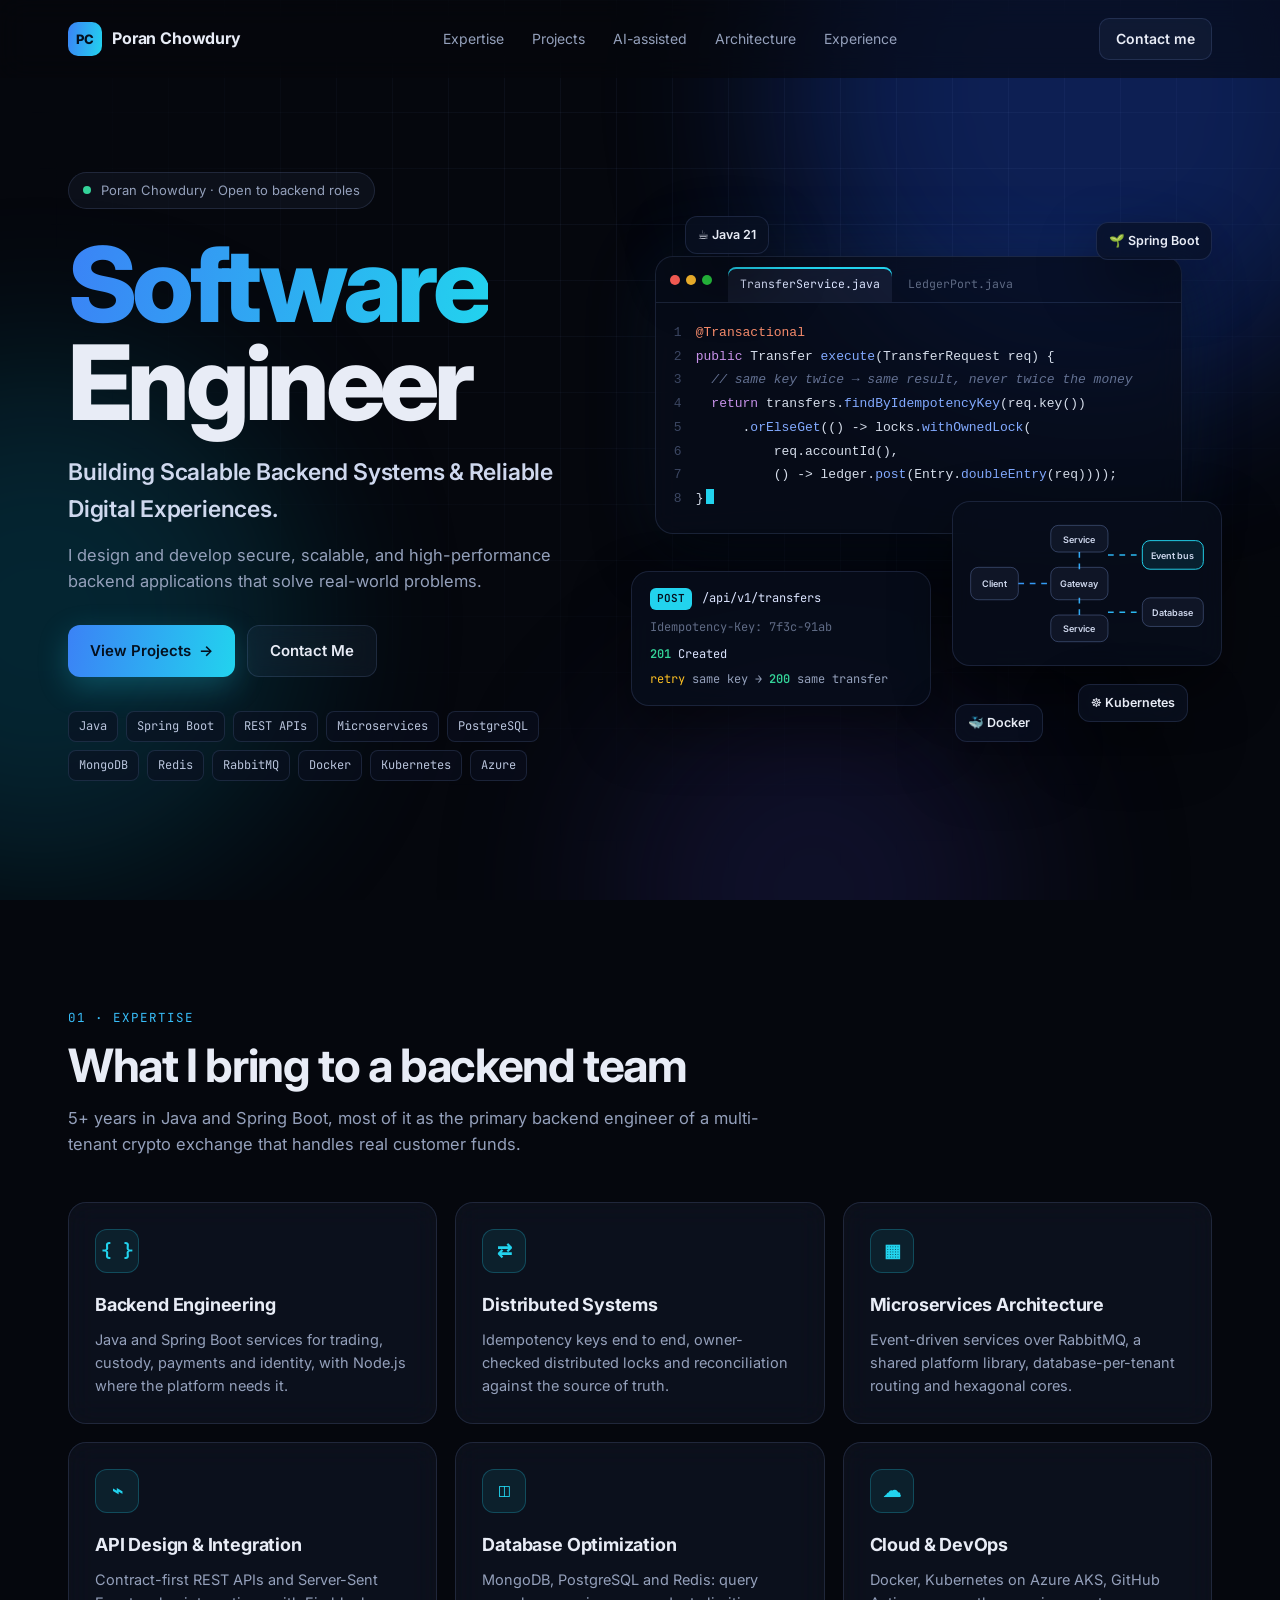
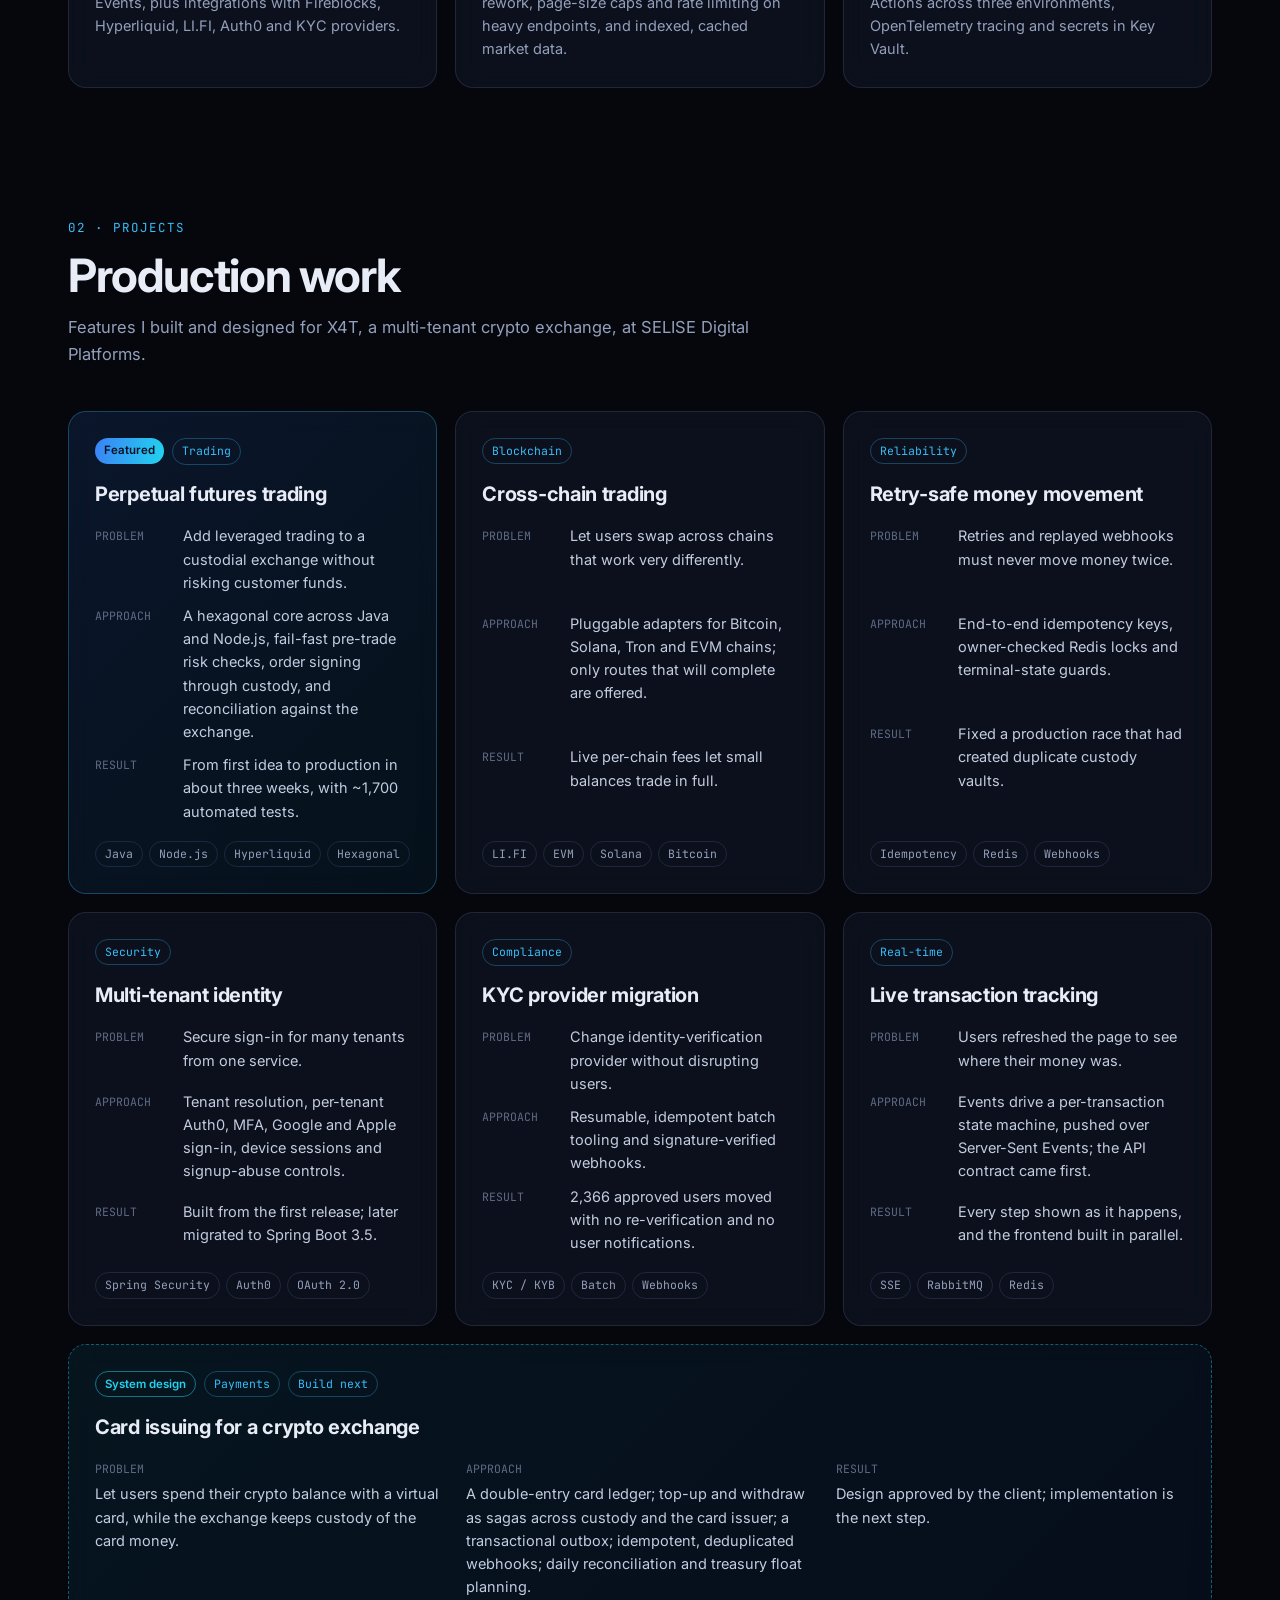
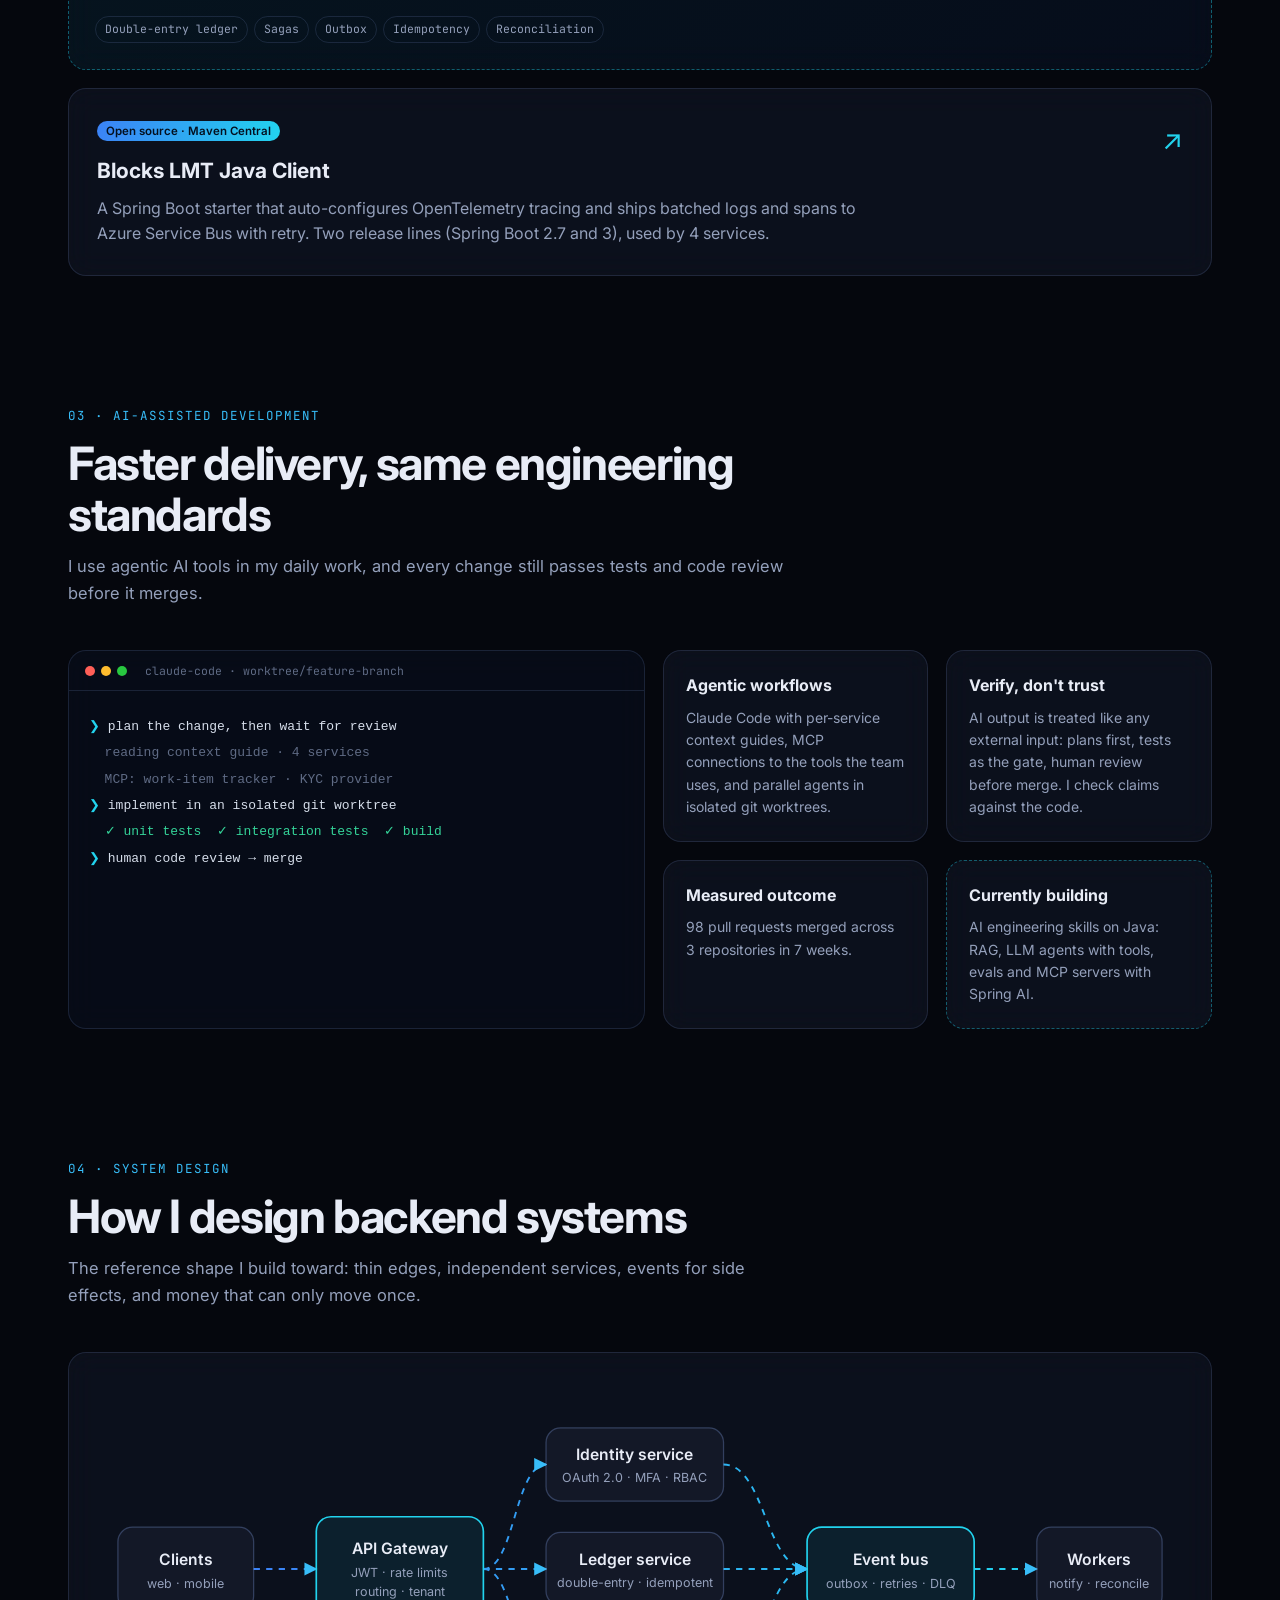
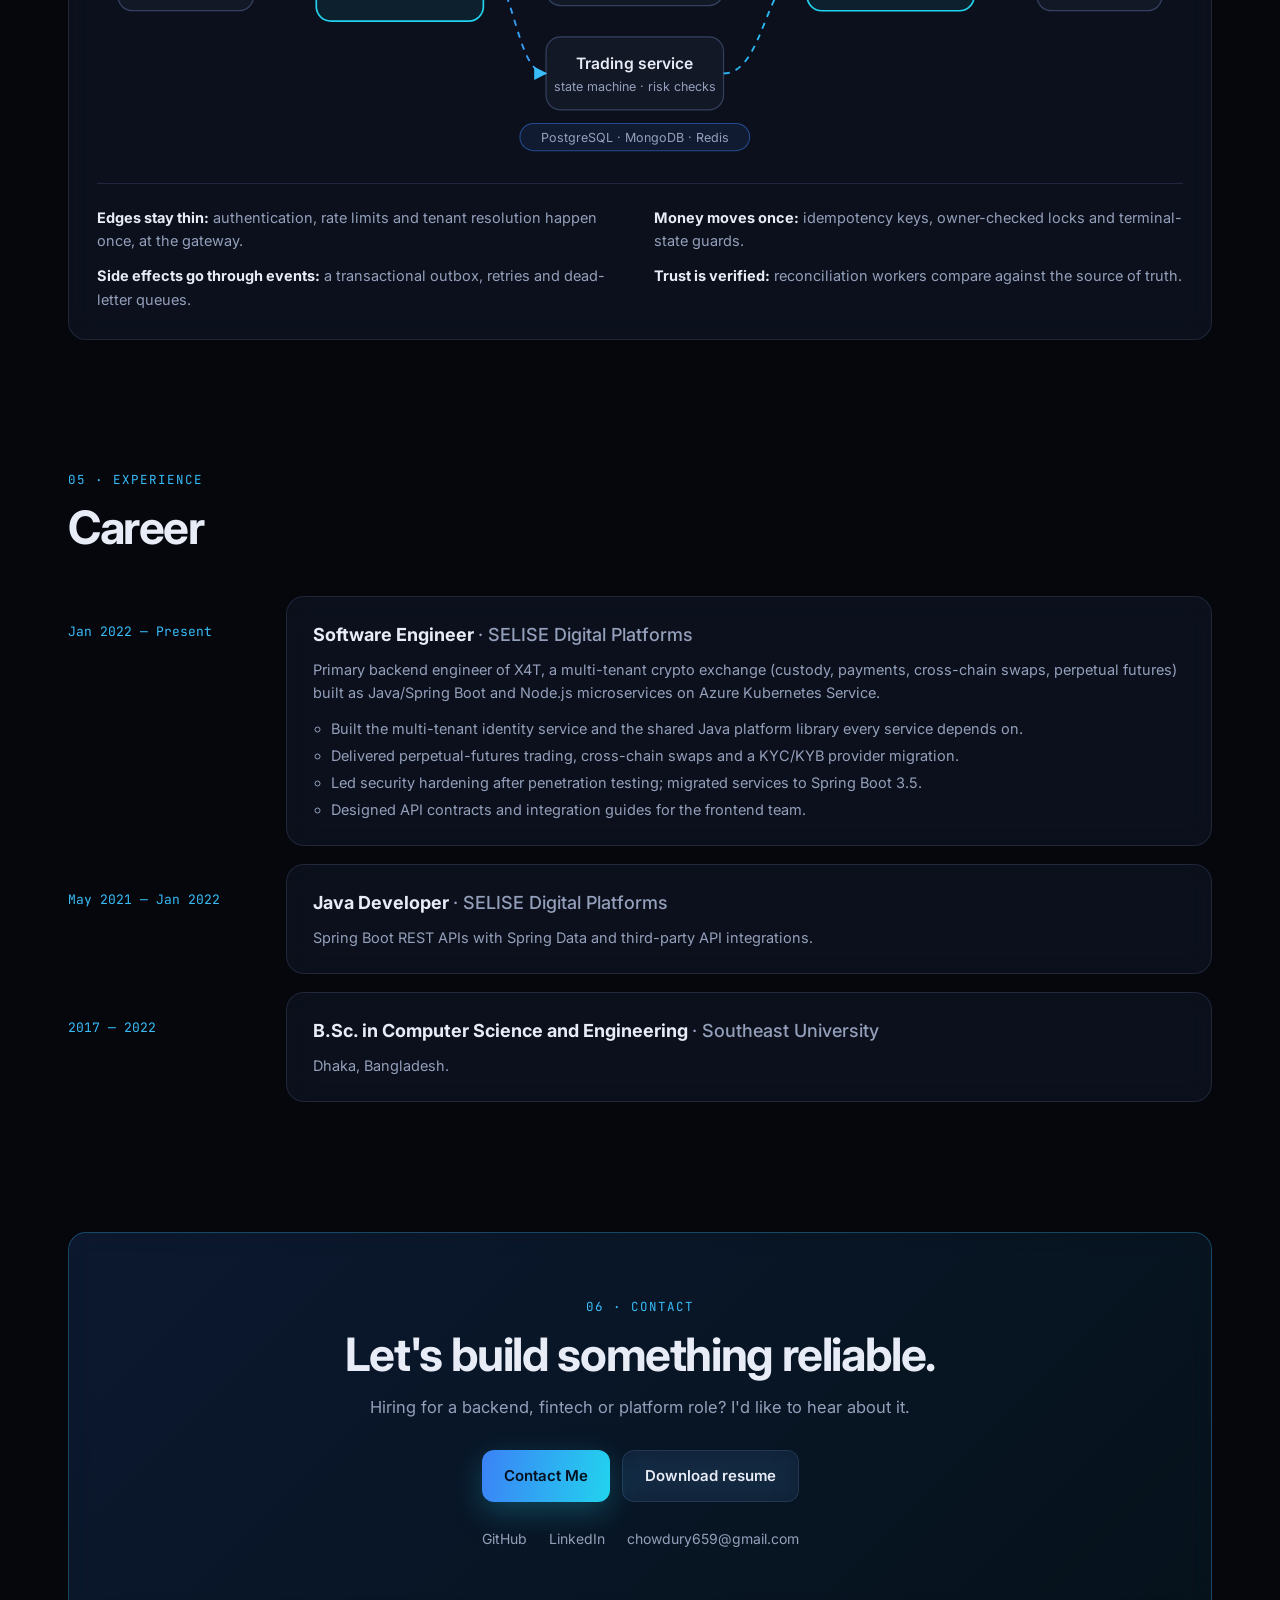
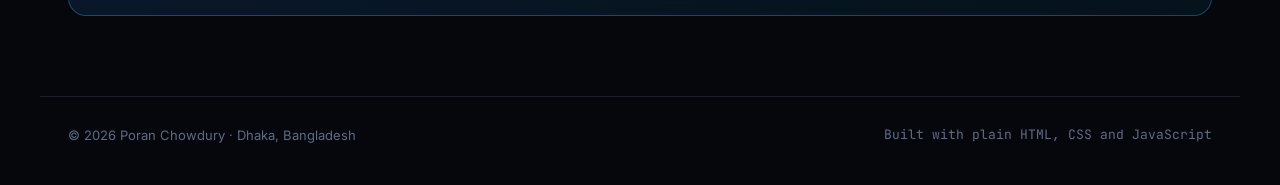
==== commit 205a63b0: "Add card-issuing system design" ====
--- a/index.html
+++ b/index.html
@@ -10,7 +10,12 @@
   <meta property="og:title" content="Poran Chowdury · Software Engineer" />
   <meta property="og:description" content="Building scalable backend systems and reliable digital experiences." />
   <meta property="og:type" content="website" />
-  <meta property="og:image" content="assets/banner-1920x1080.png" />
+  <meta property="og:url" content="https://poran-chowdury.github.io/" />
+  <meta property="og:image" content="https://poran-chowdury.github.io/assets/banner-1920x1080.png" />
+  <meta property="og:image:width" content="1920" />
+  <meta property="og:image:height" content="1080" />
+  <meta name="twitter:card" content="summary_large_image" />
+  <link rel="canonical" href="https://poran-chowdury.github.io/" />
   <link rel="icon" href="assets/favicon.svg" type="image/svg+xml" />
   <link rel="preconnect" href="https://fonts.googleapis.com" />
   <link rel="preconnect" href="https://fonts.gstatic.com" crossorigin />
@@ -153,7 +158,7 @@
       <header class="section-head reveal">
         <p class="kicker">02 · Projects</p>
         <h2>Production work</h2>
-        <p class="sub">Features I built for X4T, a multi-tenant crypto exchange, at SELISE Digital Platforms.</p>
+        <p class="sub">Features I built and designed for X4T, a multi-tenant crypto exchange, at SELISE Digital Platforms.</p>
       </header>
 
       <div class="projects">
@@ -221,6 +226,17 @@
             <div><dt>Result</dt><dd>Every step shown as it happens, and the frontend built in parallel.</dd></div>
           </dl>
           <ul class="tags"><li>SSE</li><li>RabbitMQ</li><li>Redis</li></ul>
+        </article>
+
+        <article class="project glass reveal wide">
+          <div class="project-top"><span class="badge design">System design</span><span class="area">Payments</span><span class="area">Build next</span></div>
+          <h3>Card issuing for a crypto exchange</h3>
+          <dl>
+            <div><dt>Problem</dt><dd>Let users spend their crypto balance with a virtual card, while the exchange keeps custody of the card money.</dd></div>
+            <div><dt>Approach</dt><dd>A double-entry card ledger; top-up and withdraw as sagas across custody and the card issuer; a transactional outbox; idempotent, deduplicated webhooks; daily reconciliation and treasury float planning.</dd></div>
+            <div><dt>Result</dt><dd>Design approved by the client; implementation is the next step.</dd></div>
+          </dl>
+          <ul class="tags"><li>Double-entry ledger</li><li>Sagas</li><li>Outbox</li><li>Idempotency</li><li>Reconciliation</li></ul>
         </article>
       </div>
 
--- a/styles.css
+++ b/styles.css
@@ -167,6 +167,14 @@
 .tags { list-style: none; display: flex; flex-wrap: wrap; gap: 6px; margin-top: 18px; }
 .tags li { font-family: "JetBrains Mono", monospace; font-size: 11.5px; color: var(--muted); padding: 3px 9px; border-radius: 999px; border: 1px solid var(--border); }
 
+/* Full-width design card (planned work, not shipped) */
+.project.wide { grid-column: 1 / -1; border-style: dashed; border-color: rgba(34, 211, 238, 0.4); background: linear-gradient(135deg, rgba(34, 211, 238, 0.07), rgba(59, 130, 246, 0.05)); }
+.project.wide dl { grid-template-columns: repeat(3, 1fr); gap: 22px; }
+.project.wide dl div { grid-template-columns: 1fr; gap: 4px; align-content: start; }
+.project.wide dl { flex: none; align-items: start; }
+.badge.design { background: transparent; color: var(--cyan); border: 1px solid rgba(34, 211, 238, 0.5); }
+@media (max-width: 960px) { .project.wide dl { grid-template-columns: 1fr; gap: 10px; } }
+
 .oss { display: flex; justify-content: space-between; align-items: flex-start; gap: 24px; margin-top: 18px; padding: 28px; transition: border-color 0.2s, transform 0.2s; }
 .oss:hover { border-color: var(--sky); transform: translateY(-3px); }
 .oss h3 { font-size: 21px; margin: 12px 0 8px; }
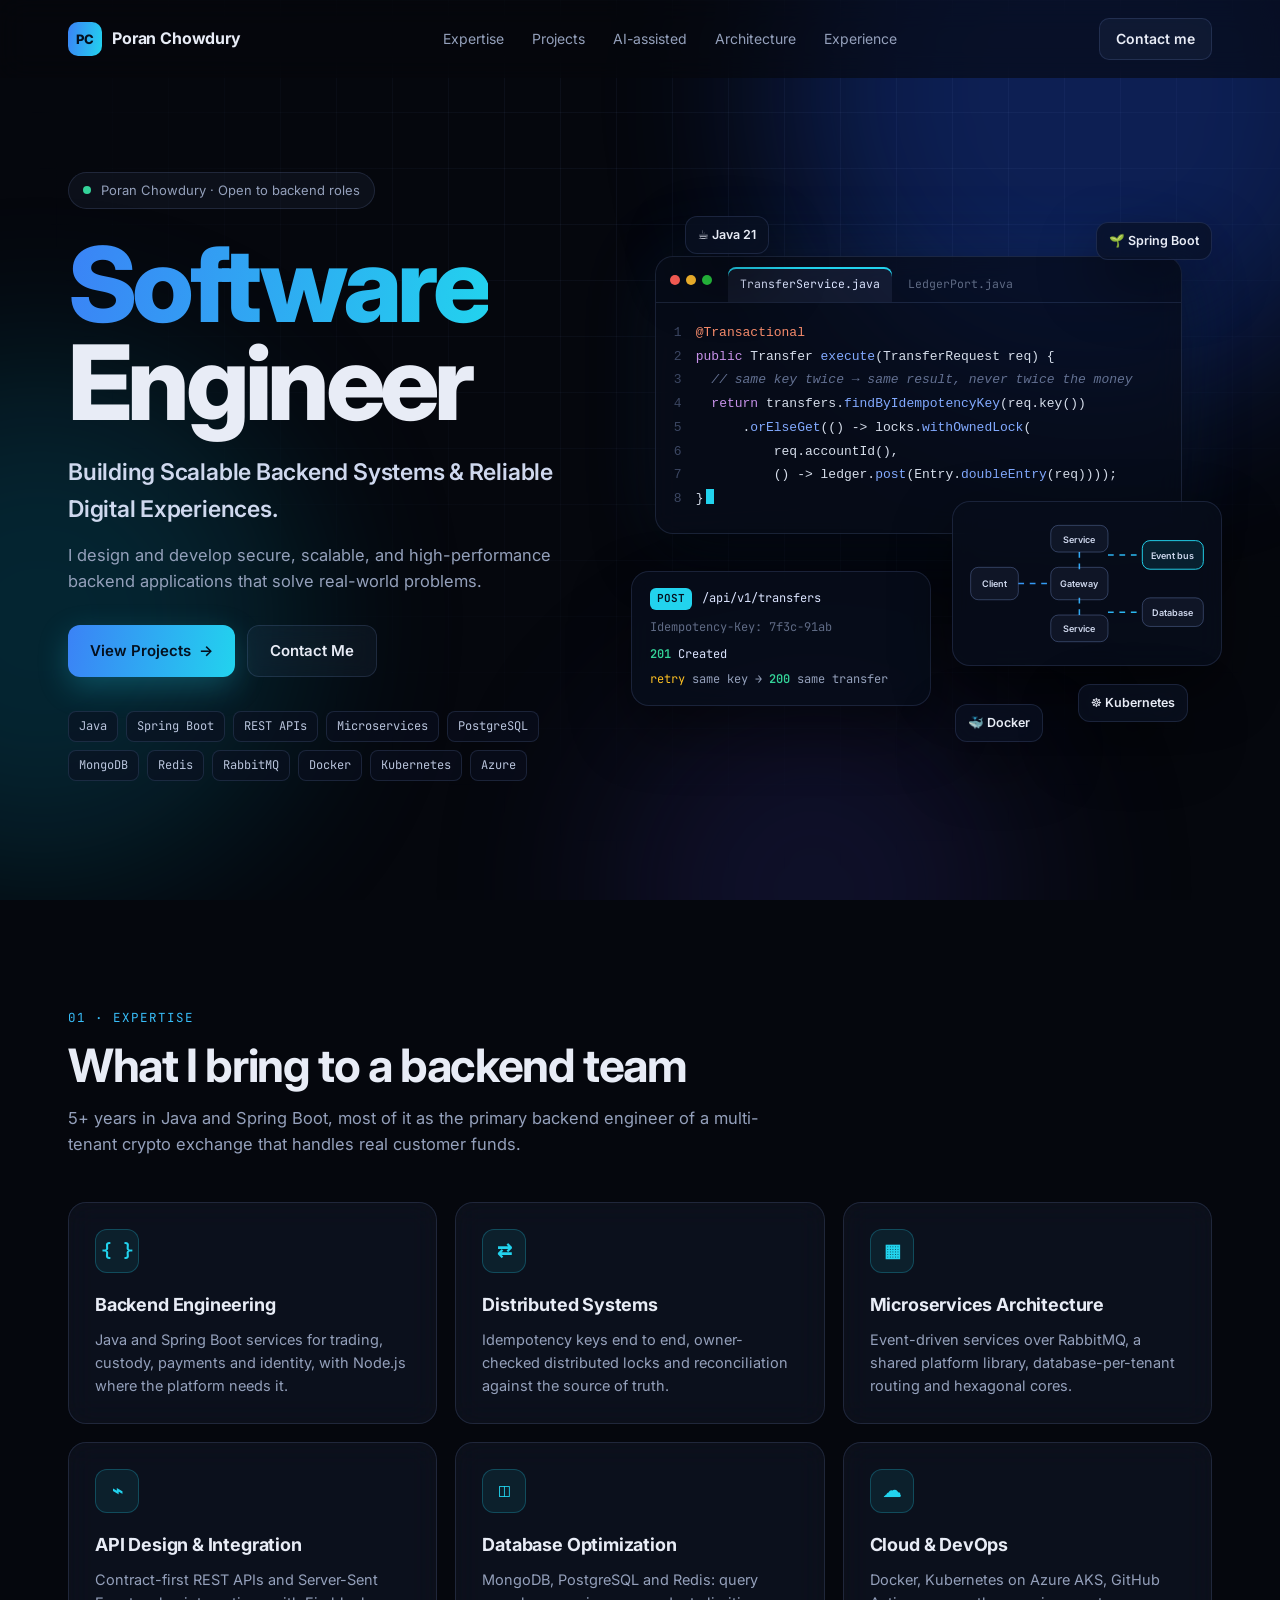
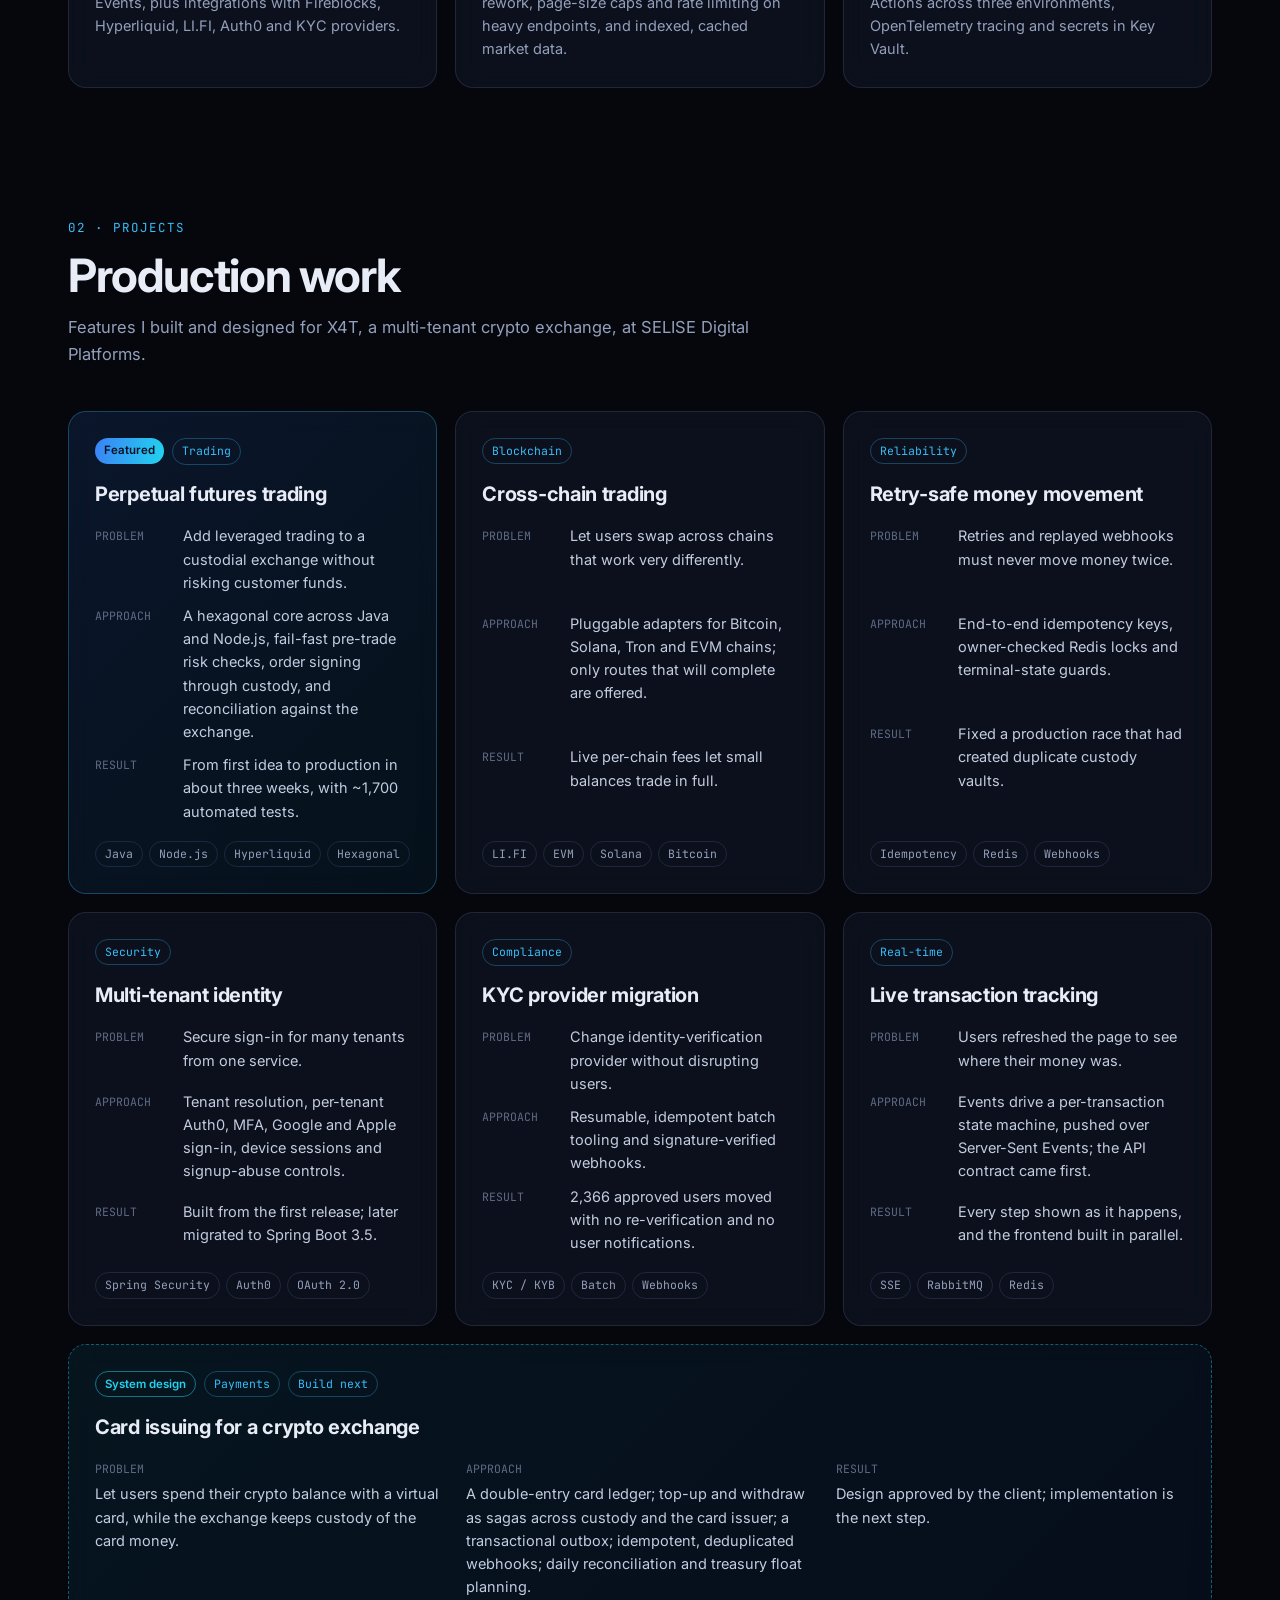
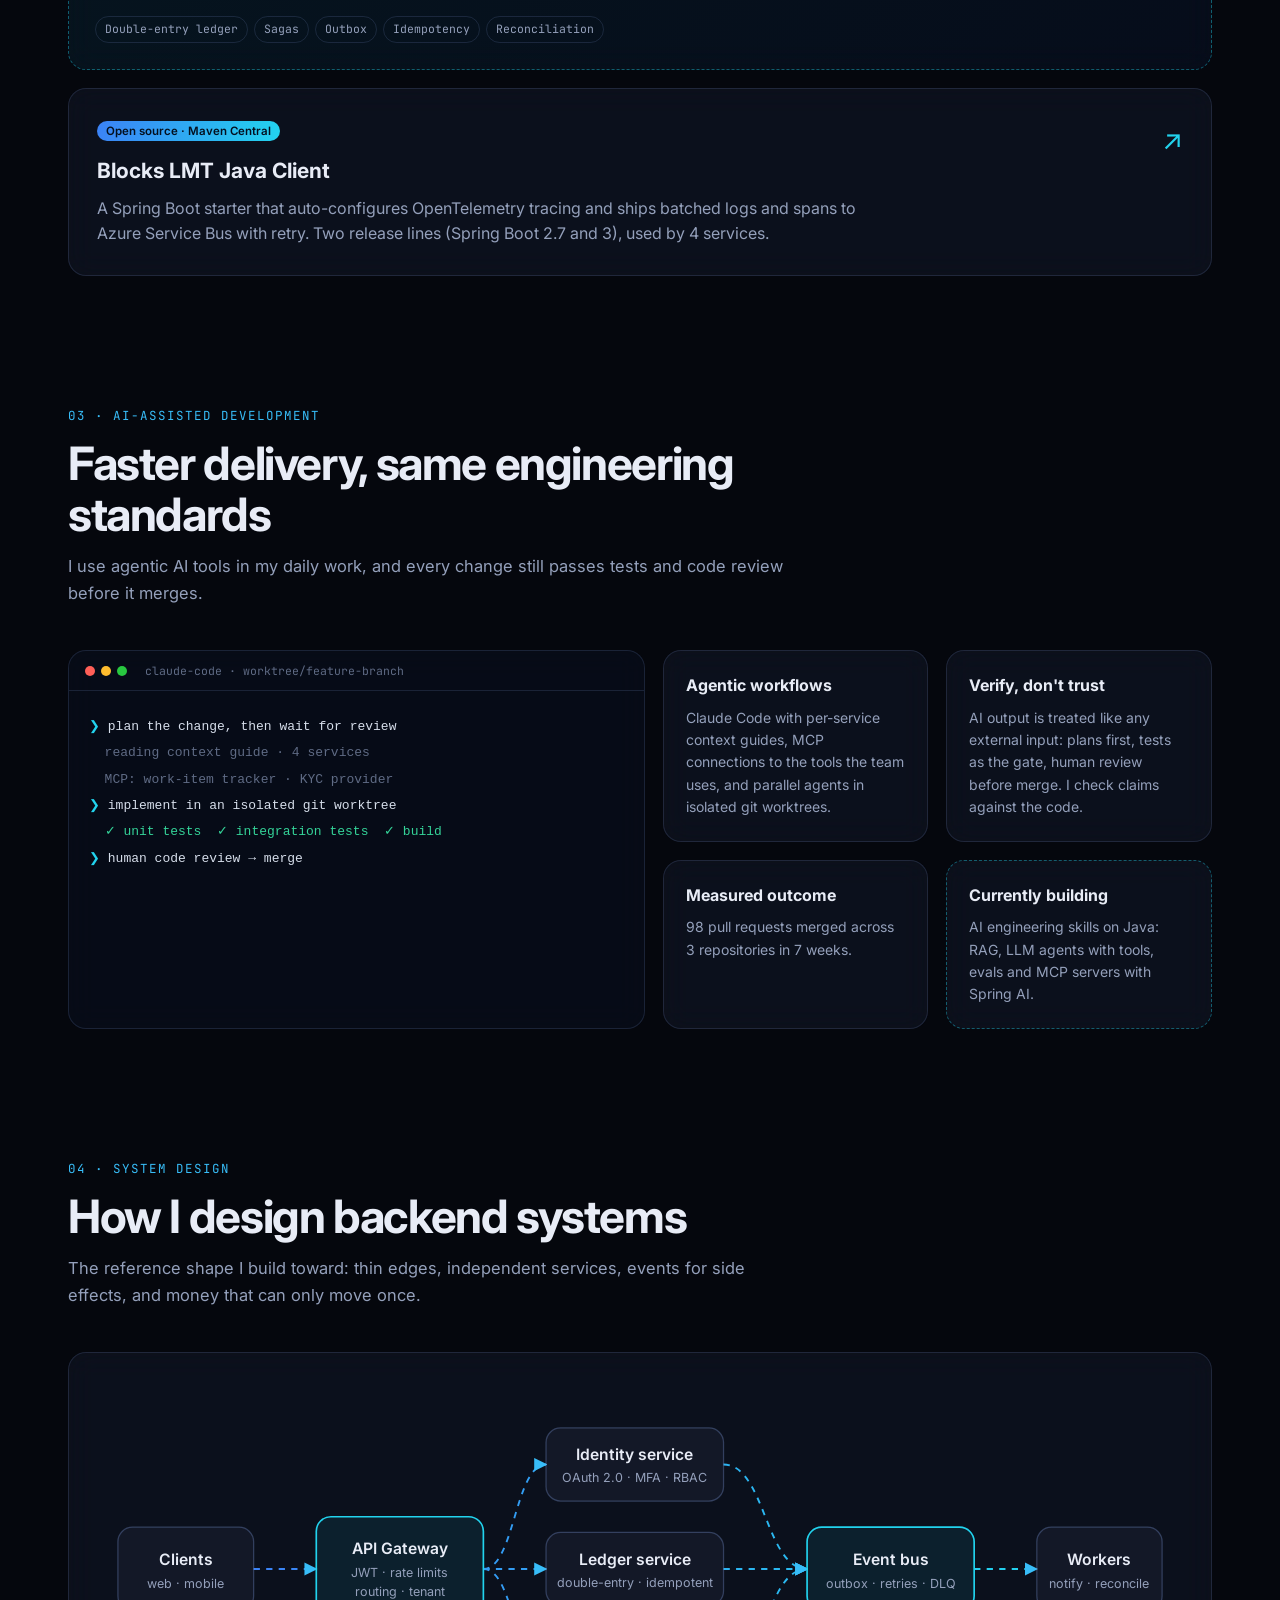
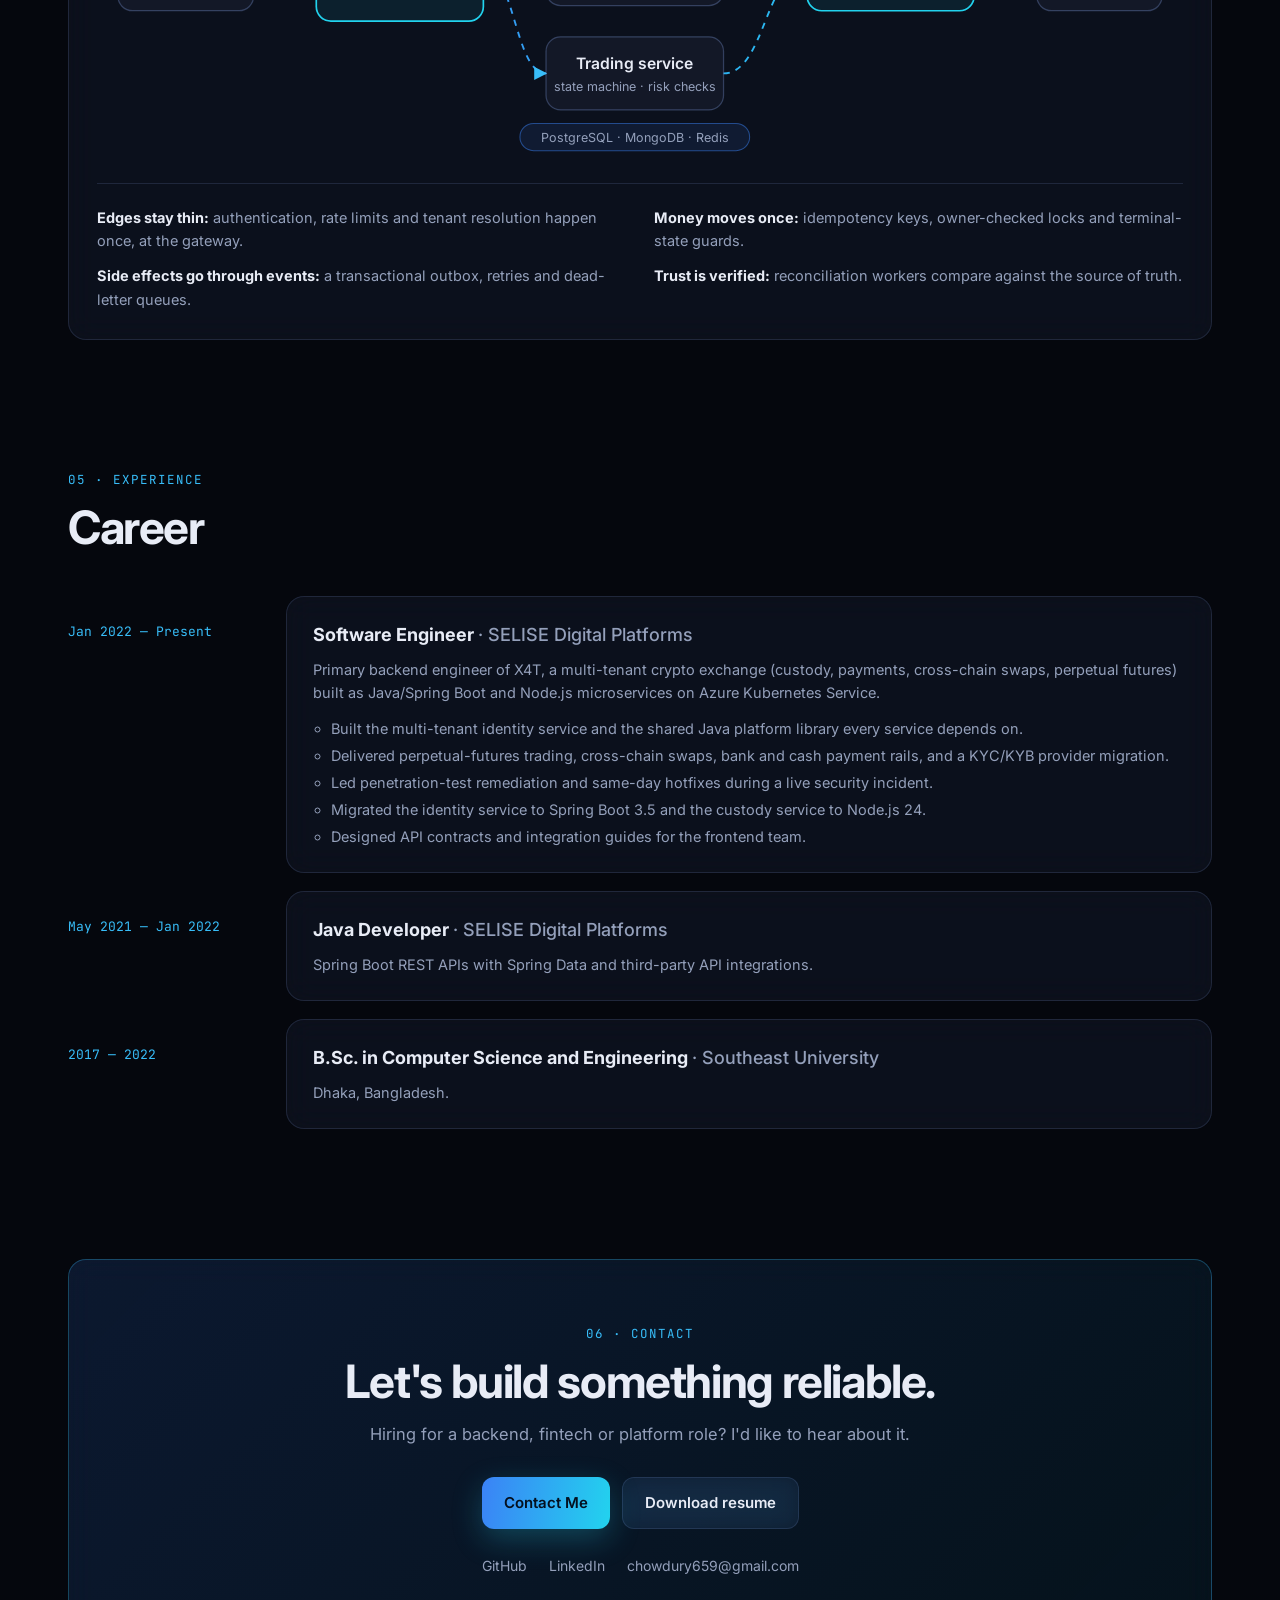
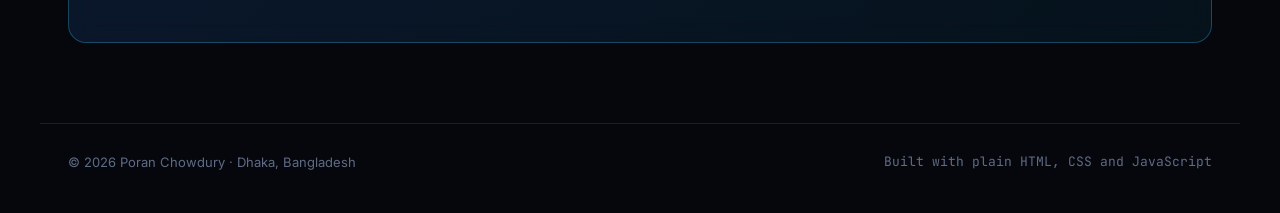
==== commit 16d7f509: "Update resume and experience: payment rails, incident response, runtime upgrades" ====
--- a/index.html
+++ b/index.html
@@ -333,8 +333,9 @@
             <p>Primary backend engineer of X4T, a multi-tenant crypto exchange (custody, payments, cross-chain swaps, perpetual futures) built as Java/Spring Boot and Node.js microservices on Azure Kubernetes Service.</p>
             <ul>
               <li>Built the multi-tenant identity service and the shared Java platform library every service depends on.</li>
-              <li>Delivered perpetual-futures trading, cross-chain swaps and a KYC/KYB provider migration.</li>
-              <li>Led security hardening after penetration testing; migrated services to Spring Boot 3.5.</li>
+              <li>Delivered perpetual-futures trading, cross-chain swaps, bank and cash payment rails, and a KYC/KYB provider migration.</li>
+              <li>Led penetration-test remediation and same-day hotfixes during a live security incident.</li>
+              <li>Migrated the identity service to Spring Boot 3.5 and the custody service to Node.js 24.</li>
               <li>Designed API contracts and integration guides for the frontend team.</li>
             </ul>
           </div>
